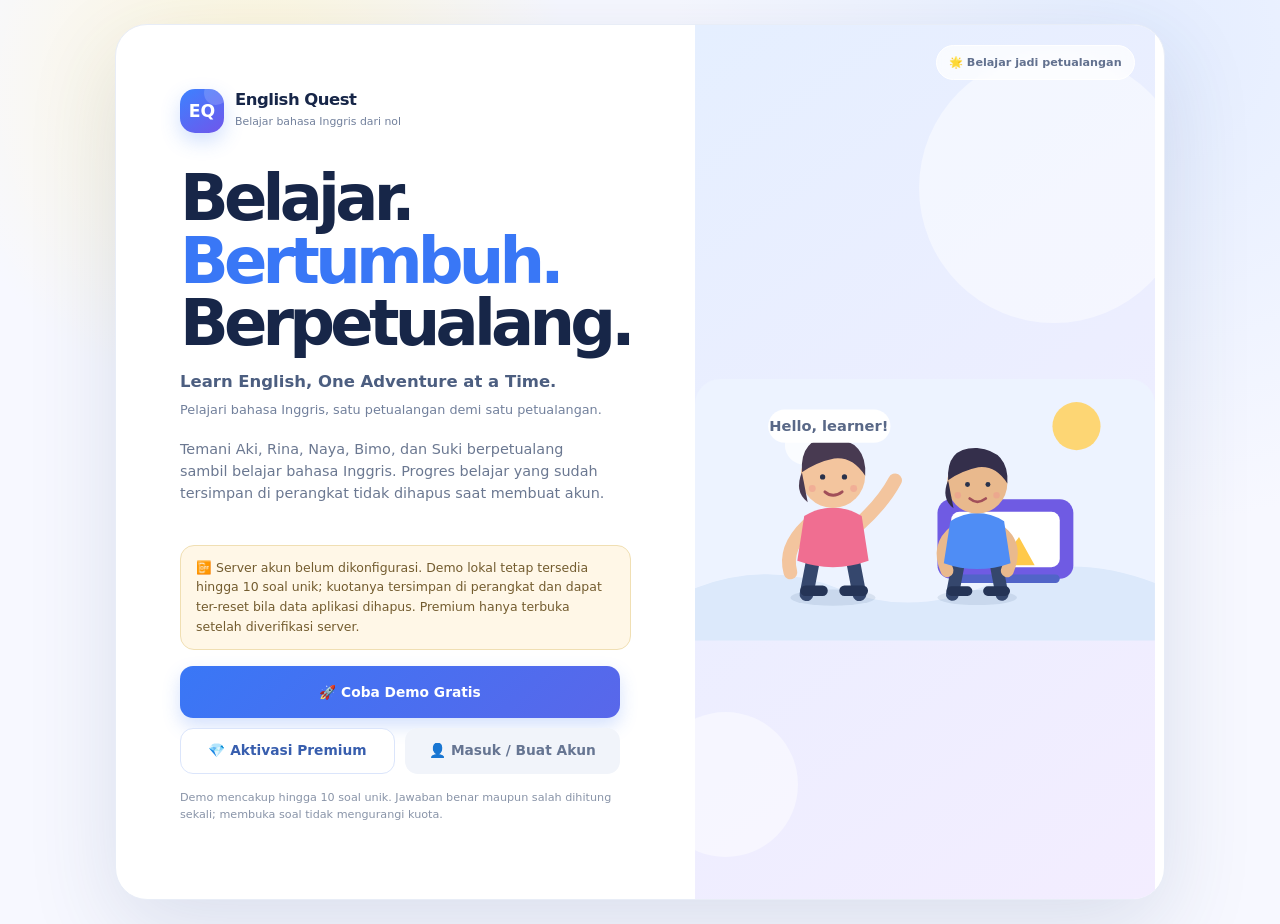
==== index.html @ d05e4e67 "Publish English Quest 1.7.1 project" ====
<!doctype html>
<html lang="id">
<head>
  <meta charset="utf-8" />
  <meta name="viewport" content="width=device-width, initial-scale=1, viewport-fit=cover" />
  <meta name="theme-color" content="#eef4ff" />
  <meta name="description" content="English Quest — belajar bahasa Inggris dari nol lewat pelajaran, cerita, dan permainan." />
  <title>English Quest — Belajar Bahasa Inggris dari Nol</title>
  <link rel="manifest" href="./manifest.webmanifest" />
  <link rel="icon" href="./icon.svg" type="image/svg+xml" />
  <link rel="stylesheet" href="./styles.css" />
</head>
<body>
  <div id="app"></div>
  <script>window.EQ_ALLOW_HTTP_DEV = location.protocol === 'http:' && ['localhost','127.0.0.1','::1'].includes(location.hostname);</script>
  <script defer src="./library-data.js"></script>
  <script defer src="./mission-data.js"></script>
  <script defer src="./mission-data-extras.js"></script>
  <script defer src="./access-client.js"></script>
  <script defer src="./app.js"></script>
</body>
</html>
---- styles.css ----
:root{
  --ink:#172648;--muted:#72809c;--blue:#3977f6;--blue-dark:#2459d8;--sky:#e9f1ff;--purple:#7657e8;--purple-soft:#f0edff;--yellow:#ffc94a;--yellow-soft:#fff5d8;--green:#22a77a;--green-soft:#e4f8f0;--red:#da5965;--red-soft:#fff0f1;--line:#e8edf6;--paper:#fff;--canvas:#f6f8fd;--shadow:0 18px 55px rgba(38,67,126,.09);--radius:22px;--scale:1;
  font-family: ui-rounded, "Avenir Next", "Segoe UI", system-ui, -apple-system, BlinkMacSystemFont, sans-serif;
}
*{box-sizing:border-box}html{scroll-behavior:smooth;font-size:calc(16px * var(--scale))}body{margin:0;background:var(--canvas);color:var(--ink);font-size:1rem;line-height:1.55;-webkit-font-smoothing:antialiased}button,input{font:inherit}button{cursor:pointer}button:focus-visible,input:focus-visible{outline:3px solid rgba(57,119,246,.3);outline-offset:2px}a{color:inherit}svg{display:block;max-width:100%}.app-layout{min-height:100vh;display:grid;grid-template-columns:232px minmax(0,1fr)}.sidebar{position:sticky;top:0;height:100vh;padding:26px 16px 20px 22px;background:#fff;border-right:1px solid var(--line);display:flex;flex-direction:column;z-index:20}.brand{display:flex;gap:11px;align-items:center;padding:3px 9px 26px}.brand-mark{width:44px;height:44px;border-radius:15px;background:linear-gradient(145deg,#3c82ff,#7056eb);color:#fff;display:grid;place-items:center;font-weight:900;font-size:1.08rem;box-shadow:0 8px 20px rgba(57,119,246,.23);position:relative;overflow:hidden}.brand-mark:after{content:"";position:absolute;width:24px;height:24px;border-radius:50%;background:rgba(255,255,255,.16);top:-8px;right:-4px}.brand-title{font-size:1.03rem;font-weight:850;letter-spacing:-.03em;line-height:1.12}.brand-caption{font-size:.68rem;color:var(--muted);margin-top:4px}.nav-label{padding:8px 11px 7px;color:#9aa5bb;text-transform:uppercase;letter-spacing:.12em;font-size:.66rem;font-weight:800}.sidebar-nav{display:flex;flex-direction:column;gap:4px}.nav-btn{display:flex;align-items:center;gap:12px;width:100%;text-align:left;padding:10px 12px;border:0;border-radius:13px;color:#62708d;background:transparent;font-size:.87rem;font-weight:700;transition:.18s}.nav-btn:hover{background:#f5f7fc;color:var(--blue)}.nav-btn.active{background:#eaf1ff;color:var(--blue);box-shadow:inset 3px 0 var(--blue)}.nav-icon{font-size:1.15rem;width:22px;text-align:center}.sidebar-bottom{margin-top:auto}.sidebar-note{border-radius:17px;padding:15px;background:linear-gradient(145deg,#f0f4ff,#faf8ff);font-size:.76rem;color:#687594}.sidebar-note b{color:#283963;display:block;margin:5px 0}.app-main{min-width:0}.topbar{height:76px;position:sticky;top:0;z-index:15;padding:0 clamp(18px,4vw,50px);display:flex;align-items:center;justify-content:space-between;background:rgba(246,248,253,.86);backdrop-filter:blur(16px);border-bottom:1px solid rgba(229,235,246,.85)}.topbar-mobile-brand{display:none}.topbar-left{display:flex;align-items:center;gap:13px}.eyebrow{color:var(--muted);font-size:.78rem}.topbar-title{font-weight:850;letter-spacing:-.025em;font-size:1.12rem}.topbar-right{display:flex;align-items:center;gap:9px}.stat-pill{display:flex;align-items:center;gap:6px;padding:8px 12px;border:1px solid var(--line);background:#fff;border-radius:999px;font-size:.79rem;font-weight:800;color:#52617f}.stat-pill .stat-number{color:var(--ink)}.avatar-mini{width:37px;height:37px;border-radius:13px;display:grid;place-items:center;background:var(--yellow-soft);font-size:1.2rem}.page-content{max-width:1220px;margin:0 auto;padding:30px clamp(18px,4vw,50px) 64px}.mobile-nav{display:none}.page-heading{display:flex;align-items:flex-end;justify-content:space-between;gap:15px;margin:4px 0 23px}.page-heading h1{margin:0;font-size:clamp(1.55rem,3vw,2.25rem);letter-spacing:-.055em;line-height:1.12}.page-heading p{margin:8px 0 0;color:var(--muted);max-width:660px}.section-title{display:flex;align-items:center;justify-content:space-between;gap:12px;margin:28px 0 14px}.section-title h2{font-size:1.06rem;letter-spacing:-.025em;margin:0}.section-title p{color:var(--muted);font-size:.8rem;margin:4px 0 0}.hero-grid{display:grid;grid-template-columns:minmax(0,1.3fr) minmax(255px,.7fr);gap:18px}.hero-card{min-height:277px;border-radius:28px;padding:clamp(23px,3.4vw,38px);position:relative;overflow:hidden;background:linear-gradient(115deg,#e6efff 0%,#eff2ff 52%,#f5efff 100%);display:flex;align-items:center;box-shadow:var(--shadow)}.hero-copy{position:relative;z-index:1;max-width:480px}.hero-kicker{font-size:.73rem;color:var(--blue);font-weight:850;letter-spacing:.12em;text-transform:uppercase}.hero-card h1{font-size:clamp(1.75rem,3.4vw,2.85rem);line-height:1.05;letter-spacing:-.06em;margin:10px 0 12px;max-width:490px}.hero-card p{color:#637290;max-width:420px;margin:0 0 22px}.hero-art{position:absolute;right:0;bottom:0;width:min(47%,420px);height:100%;display:flex;align-items:flex-end;justify-content:flex-end;pointer-events:none}.hero-art svg{height:100%;width:100%;max-height:285px}.hero-actions{display:flex;gap:10px;flex-wrap:wrap}.btn{border:0;border-radius:13px;padding:11px 17px;min-height:44px;display:inline-flex;align-items:center;justify-content:center;gap:8px;font-weight:800;font-size:.86rem;transition:transform .16s,box-shadow .16s,background .16s}.btn:hover{transform:translateY(-1px)}.btn-primary{color:#fff;background:linear-gradient(135deg,#3977f6,#5967ea);box-shadow:0 8px 18px rgba(57,119,246,.22)}.btn-primary:hover{box-shadow:0 12px 24px rgba(57,119,246,.3)}.btn-secondary{color:#385eae;background:#fff;border:1px solid #dbe5fb}.btn-ghost{color:#667592;background:#f1f4fa}.btn-yellow{background:var(--yellow);color:#4a3911}.btn-purple{background:var(--purple);color:#fff}.btn-small{min-height:36px;padding:8px 12px;font-size:.78rem;border-radius:11px}.btn-block{width:100%}.btn[disabled]{opacity:.48;cursor:not-allowed;transform:none}.mission-card{padding:21px;background:#fff;border:1px solid var(--line);border-radius:24px;box-shadow:var(--shadow);display:flex;flex-direction:column;justify-content:space-between;min-height:277px}.mission-top{display:flex;align-items:flex-start;justify-content:space-between}.mission-top h3{margin:4px 0;font-size:1.03rem}.mission-top p{margin:0;color:var(--muted);font-size:.8rem}.mission-emoji{width:43px;height:43px;border-radius:15px;background:var(--yellow-soft);display:grid;place-items:center;font-size:1.25rem}.progress-label{display:flex;justify-content:space-between;color:#7885a0;font-size:.73rem;font-weight:700;margin:15px 0 7px}.progress-track{height:9px;border-radius:99px;background:#edf1f7;overflow:hidden}.progress-fill{height:100%;border-radius:99px;background:linear-gradient(90deg,#3977f6,#8063f0);transition:width .35s}.stats-grid{display:grid;grid-template-columns:repeat(4,minmax(0,1fr));gap:13px;margin-top:20px}.stat-card{border:1px solid var(--line);background:#fff;border-radius:19px;padding:16px;display:flex;align-items:center;gap:12px}.stat-card-icon{width:43px;height:43px;border-radius:14px;display:grid;place-items:center;font-size:1.25rem;background:#eef3ff}.stat-card b{display:block;font-size:1.13rem;line-height:1.2}.stat-card span{display:block;color:var(--muted);font-size:.73rem;margin-top:3px}.two-col{display:grid;grid-template-columns:minmax(0,1.3fr) minmax(250px,.7fr);gap:18px}.panel{background:#fff;border:1px solid var(--line);border-radius:22px;padding:20px;box-shadow:0 8px 28px rgba(38,67,126,.04)}.panel-title{font-size:.98rem;font-weight:850;margin:0 0 5px}.panel-subtitle{color:var(--muted);font-size:.8rem;margin:0}.quick-grid{display:grid;grid-template-columns:repeat(3,minmax(0,1fr));gap:10px;margin-top:15px}.quick-card{display:flex;align-items:center;gap:10px;padding:13px 12px;background:#f8faff;border:1px solid #edf1f9;border-radius:16px;text-align:left;color:var(--ink);min-height:68px;transition:.15s}.quick-card:hover{border-color:#c9d8fa;transform:translateY(-2px)}.quick-icon{width:38px;height:38px;border-radius:13px;background:#eaf1ff;display:grid;place-items:center;font-size:1.16rem;flex:none}.quick-card b{font-size:.81rem;display:block}.quick-card small{font-size:.68rem;color:var(--muted);display:block;margin-top:2px}.level-grid{display:grid;grid-template-columns:repeat(3,minmax(0,1fr));gap:15px}.level-card{--level-color:#3977f6;background:#fff;border:1px solid var(--line);border-radius:22px;padding:19px;position:relative;overflow:hidden;transition:.18s;cursor:pointer}.level-card:hover:not(.locked){transform:translateY(-3px);box-shadow:var(--shadow)}.level-card:before{content:"";position:absolute;width:110px;height:110px;border-radius:50%;right:-36px;top:-48px;background:color-mix(in srgb,var(--level-color) 10%,white)}.level-card.locked{opacity:.65;cursor:not-allowed}.level-tag{font-size:.68rem;text-transform:uppercase;letter-spacing:.12em;font-weight:850;color:var(--level-color)}.level-card h3{position:relative;margin:8px 0 3px;font-size:1.08rem;letter-spacing:-.03em}.level-card p{position:relative;color:var(--muted);font-size:.77rem;margin:0;min-height:38px}.level-row{display:flex;align-items:center;justify-content:space-between;margin-top:15px;font-size:.73rem;color:#71809c}.level-card .progress-track{height:7px;margin-top:7px}.lesson-list{display:grid;gap:10px}.lesson-row{width:100%;background:#fff;border:1px solid var(--line);border-radius:17px;display:flex;align-items:center;gap:13px;padding:13px 15px;text-align:left;color:var(--ink);transition:.15s}.lesson-row:hover:not(:disabled){border-color:#cbd9fb;box-shadow:0 7px 18px rgba(38,67,126,.06);transform:translateY(-1px)}.lesson-row:disabled{cursor:not-allowed;opacity:.62}.lesson-number{width:43px;height:43px;border-radius:14px;background:#eef3ff;color:var(--blue);display:grid;place-items:center;font-weight:900;flex:none}.lesson-info{min-width:0;flex:1}.lesson-info b{display:block;font-size:.87rem}.lesson-info span{display:block;color:var(--muted);font-size:.72rem;margin-top:2px}.lesson-status{font-size:1.15rem}.level-selector{display:flex;gap:8px;overflow:auto;padding-bottom:7px;margin-bottom:17px}.level-chip{white-space:nowrap;border:1px solid var(--line);background:#fff;border-radius:999px;padding:9px 15px;color:#657490;font-weight:800;font-size:.76rem}.level-chip.active{background:var(--blue);color:#fff;border-color:var(--blue)}.inline-notice{border-radius:15px;padding:12px 14px;font-size:.82rem;color:#526383;background:#f1f5ff;border:1px solid #e2eaff}.badge-grid{display:flex;gap:10px;flex-wrap:wrap;margin-top:13px}.badge{display:flex;align-items:center;gap:9px;padding:10px 12px;border-radius:14px;background:#fafbfe;border:1px solid var(--line);min-width:150px}.badge-icon{font-size:1.25rem}.badge b{font-size:.76rem;display:block}.badge small{display:block;color:var(--muted);font-size:.67rem}.badge.locked{filter:grayscale(1);opacity:.53}.lesson-header{display:flex;align-items:center;gap:10px;margin-bottom:16px}.back-btn{width:42px;height:42px;border:1px solid var(--line);background:#fff;border-radius:14px;color:#52617f;font-size:1.1rem}.lesson-hero{display:grid;grid-template-columns:minmax(0,1.1fr) minmax(250px,.9fr);background:linear-gradient(115deg,#eaf2ff,#f5f0ff);border-radius:25px;overflow:hidden;min-height:215px;margin-bottom:18px}.lesson-hero-copy{padding:25px 28px;align-self:center}.lesson-hero-copy h1{font-size:clamp(1.6rem,3vw,2.15rem);letter-spacing:-.05em;line-height:1.1;margin:7px 0}.lesson-hero-copy p{color:#65728c;max-width:540px;margin:0}.lesson-hero-art{display:flex;align-items:flex-end;justify-content:flex-end;min-width:0}.lesson-hero-art svg{width:100%;height:100%;max-height:225px}.tutor-note{display:flex;align-items:flex-start;gap:12px;padding:15px 17px;border-radius:18px;background:#fff;border:1px solid var(--line);margin:16px 0}.tutor-avatar{width:40px;height:40px;border-radius:14px;background:#f0edff;display:grid;place-items:center;flex:none;font-size:1.28rem}.tutor-note p{margin:0;color:#586783;font-size:.84rem}.tutor-note b{color:var(--purple)}.lesson-section{background:#fff;border:1px solid var(--line);border-radius:21px;padding:20px;margin:15px 0;box-shadow:0 7px 25px rgba(38,67,126,.035)}.lesson-section h2{margin:0 0 12px;font-size:1rem;letter-spacing:-.025em;display:flex;align-items:center;gap:8px}.lesson-section>p{color:#5c6a86;margin:0}.word-grid{display:grid;grid-template-columns:repeat(auto-fit,minmax(195px,1fr));gap:10px}.word-card{display:grid;grid-template-columns:43px minmax(0,1fr) auto;align-items:center;gap:9px;padding:11px;border:1px solid #edf0f7;background:#fcfdff;border-radius:15px}.word-emoji{width:40px;height:40px;border-radius:13px;background:#f0f4ff;display:grid;place-items:center;font-size:1.25rem}.word-en{font-size:.88rem;font-weight:850}.word-pron{font-size:.7rem;color:var(--purple);font-weight:750}.word-id{font-size:.72rem;color:var(--muted)}.icon-btn{width:34px;height:34px;border:1px solid var(--line);border-radius:11px;background:#fff;color:#657490;display:grid;place-items:center}.icon-btn:hover{background:#eef3ff;color:var(--blue)}.example-row{padding:13px 14px;border-radius:15px;background:#f8faff;border:1px solid #edf1fa;margin:9px 0}.example-top{display:flex;justify-content:space-between;align-items:flex-start;gap:12px}.example-en{font-weight:850;font-size:.94rem}.example-id{color:#65728d;font-size:.81rem;margin-top:3px}.example-pron{color:var(--purple);font-size:.73rem;font-weight:700;margin-top:5px}.story-card{background:linear-gradient(125deg,#fff9e7,#fff);border:1px solid #f2e8c9;border-radius:18px;padding:17px}.story-card .story-en{font-weight:800;font-size:.94rem}.story-card .story-id{font-size:.82rem;color:#6c7183;margin-top:7px}.dialogue-list{display:grid;gap:9px}.dialogue-turn{display:flex;gap:10px;align-items:flex-start}.dialogue-turn:nth-child(even){flex-direction:row-reverse}.dialogue-speaker{font-size:.68rem;color:var(--muted);font-weight:800;white-space:nowrap;padding-top:8px}.speech-bubble{max-width:82%;padding:10px 13px;background:#eef3ff;border-radius:4px 15px 15px 15px;font-size:.81rem}.dialogue-turn:nth-child(even) .speech-bubble{background:#f1edff;border-radius:15px 4px 15px 15px}.speech-bubble b{display:block}.speech-bubble span{display:block;color:#69758e;font-size:.74rem;margin-top:3px}.practice-box{background:#f7f9ff;border-radius:17px;padding:15px}.practice-prompt{font-weight:850;margin:0 0 12px}.choice-grid{display:grid;grid-template-columns:repeat(2,minmax(0,1fr));gap:9px}.choice-btn{border:1px solid #e4e9f3;border-radius:13px;background:#fff;color:#445271;text-align:left;padding:11px 13px;font-weight:700;font-size:.82rem;transition:.13s}.choice-btn:hover:not(:disabled){border-color:#b9cdf7;background:#f6f9ff}.choice-btn.correct{border-color:#7bd2af;background:var(--green-soft);color:#197b58}.choice-btn.incorrect{border-color:#efadb4;background:var(--red-soft);color:#b44955}.choice-btn:disabled{cursor:default}.feedback{padding:10px 12px;margin-top:10px;border-radius:12px;font-size:.78rem;background:#eef3ff;color:#41537c}.feedback.good{background:var(--green-soft);color:#187352}.feedback.bad{background:var(--red-soft);color:#aa4652}.lesson-footer{display:flex;justify-content:space-between;gap:12px;flex-wrap:wrap;padding:4px 0 10px}.alphabet-grid{display:grid;grid-template-columns:repeat(7,minmax(0,1fr));gap:7px}.alphabet-cell{padding:8px 4px;text-align:center;background:#f5f8ff;border:1px solid #e8eef9;border-radius:11px}.alphabet-cell b{display:block;font-size:.91rem;color:var(--blue)}.alphabet-cell span{font-size:.61rem;color:var(--muted)}.number-grid{display:grid;grid-template-columns:repeat(10,minmax(0,1fr));gap:6px}.number-cell{min-height:41px;display:grid;place-items:center;border-radius:10px;background:#f6f8ff;border:1px solid #e9edf6;font-size:.76rem;font-weight:850;color:#586886}.number-cell:nth-child(10n+1){color:var(--blue)}.data-table{width:100%;border-collapse:collapse;font-size:.8rem}.data-table th,.data-table td{text-align:left;border-bottom:1px solid var(--line);padding:9px 8px}.data-table th{color:#74819a;font-size:.7rem;text-transform:uppercase;letter-spacing:.07em}.lesson-tools{display:flex;gap:9px;flex-wrap:wrap;margin-top:13px}.mic-note{font-size:.72rem;color:var(--muted);margin:9px 0 0}.quiz-wrap{max-width:800px;margin:0 auto}.quiz-progress-head{display:flex;justify-content:space-between;color:var(--muted);font-size:.78rem;font-weight:800;margin:12px 0 7px}.quiz-question{margin-top:14px;background:#fff;border:1px solid var(--line);border-radius:20px;padding:19px}.quiz-question h3{margin:0 0 12px;font-size:.94rem}.quiz-question .choice-grid{grid-template-columns:1fr}.question-tag{color:var(--purple);font-weight:850;text-transform:uppercase;letter-spacing:.1em;font-size:.65rem;margin-bottom:8px}.quiz-result{padding:22px;text-align:center;background:linear-gradient(130deg,#e8f7f0,#f4f2ff);border-radius:21px;margin-top:16px}.quiz-result .big-emoji{font-size:2.4rem}.quiz-result h2{margin:5px 0;font-size:1.45rem}.quiz-result p{color:#66728a}.game-grid{display:grid;grid-template-columns:repeat(3,minmax(0,1fr));gap:15px}.game-card{border:1px solid var(--line);background:#fff;border-radius:21px;padding:19px;display:flex;flex-direction:column;min-height:195px;position:relative;overflow:hidden}.game-card:hover{transform:translateY(-2px);box-shadow:var(--shadow)}.game-card-icon{width:49px;height:49px;border-radius:16px;background:#eef3ff;display:grid;place-items:center;font-size:1.45rem}.game-card h3{font-size:.98rem;margin:13px 0 4px}.game-card p{font-size:.76rem;color:var(--muted);margin:0 0 14px;flex:1}.game-card .btn{align-self:flex-start}.game-card.purple .game-card-icon{background:#f0edff}.game-card.yellow .game-card-icon{background:#fff5d9}.game-card.green .game-card-icon{background:#e6f8f1}.game-board{max-width:850px;margin:0 auto}.game-intro{display:flex;align-items:center;gap:16px;background:#eef3ff;border-radius:20px;padding:17px;margin:13px 0 18px}.game-intro-icon{font-size:2.3rem}.game-intro p{margin:0;color:#596987;font-size:.82rem}.game-intro b{color:var(--ink)}.match-board{display:grid;grid-template-columns:1fr 1fr;gap:14px}.match-column{display:grid;gap:9px;align-content:start}.match-card{min-height:55px;border:1px solid var(--line);border-radius:14px;background:#fff;color:#384a6d;font-weight:800;padding:12px;text-align:center}.match-card.selected{background:#eaf1ff;border-color:#7ca2f8;color:var(--blue);box-shadow:0 0 0 3px rgba(57,119,246,.1)}.match-card.matched{background:var(--green-soft);border-color:#a3dfc5;color:#288363;opacity:.7}.match-card.wrong{background:var(--red-soft);border-color:#efb2b8}.word-bank{display:flex;flex-wrap:wrap;gap:9px;margin:14px 0}.word-chip{border:1px solid #dfe7f5;background:#fff;padding:10px 13px;border-radius:12px;font-weight:800;color:#445271}.word-chip.selected{background:#eaf1ff;border-color:#82a4ef;color:var(--blue)}.picture-stage{height:190px;border-radius:20px;background:linear-gradient(140deg,#e9f2ff,#faf3ff);display:grid;place-items:center;margin:12px 0;font-size:5rem}.listen-card{text-align:center;background:#f5f7ff;border-radius:20px;padding:22px;margin:14px 0}.listen-play{width:66px;height:66px;border:0;background:var(--blue);color:#fff;border-radius:24px;font-size:1.5rem;box-shadow:0 8px 20px rgba(57,119,246,.22)}.listen-card p{color:var(--muted);font-size:.78rem;margin:9px 0 0}.timer-track{height:10px;border-radius:99px;background:#ebeff7;overflow:hidden;margin:14px 0}.timer-track span{display:block;background:linear-gradient(90deg,#ffc94a,#ff9a55);height:100%;transition:width .5s}.story-layout{display:grid;grid-template-columns:minmax(0,1fr) 280px;gap:16px}.story-scene{background:linear-gradient(140deg,#eaf2ff,#f3edff);border-radius:24px;overflow:hidden;min-height:235px;display:flex;align-items:flex-end;justify-content:center}.story-scene svg{width:100%;height:100%;max-height:270px}.story-dialogue{padding:20px;background:#fff;border:1px solid var(--line);border-radius:20px}.story-dialogue h2{font-size:1rem;margin:0 0 9px}.story-dialogue .english-line{font-size:1.15rem;font-weight:900;letter-spacing:-.02em}.story-dialogue .translation-line{color:#65728d;margin-top:5px;font-size:.84rem}.story-vocab{margin-top:14px;display:flex;gap:7px;flex-wrap:wrap}.story-vocab span{padding:6px 9px;border-radius:999px;background:#f3f5fa;font-size:.68rem;color:#596987}.story-options{display:grid;gap:9px;margin-top:14px}.story-option{text-align:left;border:1px solid var(--line);border-radius:13px;padding:11px 13px;background:#fff;font-weight:750;color:#455573}.story-option:hover{border-color:#9eb8f1;background:#f7f9ff}.story-option.selected-correct{border-color:#8fd3b2;background:var(--green-soft)}.story-option.selected-wrong{border-color:#eab0b6;background:var(--red-soft)}.story-side{padding:18px;background:#fff;border:1px solid var(--line);border-radius:20px}.story-side h3{font-size:.9rem;margin:0 0 9px}.story-step{display:flex;align-items:center;gap:9px;padding:8px 0;color:#8792a8;font-size:.74rem}.story-step.active{color:var(--blue);font-weight:850}.story-step.done{color:var(--green)}.search-box{width:100%;border:1px solid var(--line);background:#fff;border-radius:14px;padding:12px 14px;outline:none}.search-box:focus{border-color:#a7bdf1;box-shadow:0 0 0 3px #eaf1ff}.vocab-toolbar{display:flex;gap:10px;align-items:center;margin-bottom:14px}.vocab-toolbar .search-box{flex:1}.filter-pill{border:1px solid var(--line);background:#fff;padding:10px 13px;border-radius:12px;font-size:.77rem;font-weight:800;color:#64718c}.vocab-list{display:grid;grid-template-columns:repeat(2,minmax(0,1fr));gap:9px}.vocab-entry{padding:12px;border:1px solid var(--line);background:#fff;border-radius:15px;display:flex;align-items:center;gap:11px}.vocab-entry-main{min-width:0;flex:1}.vocab-entry-main b{font-size:.85rem}.vocab-entry-main small{display:block;color:var(--muted);font-size:.72rem}.vocab-entry .actions{display:flex;gap:5px}.grammar-list{display:grid;grid-template-columns:repeat(2,minmax(0,1fr));gap:11px}.grammar-card{padding:15px;border:1px solid var(--line);background:#fff;border-radius:17px;display:flex;align-items:center;gap:11px;text-align:left}.grammar-card:hover{border-color:#c3d2f3}.grammar-symbol{height:42px;width:42px;flex:none;border-radius:14px;display:grid;place-items:center;background:#f0edff;color:var(--purple);font-weight:900}.grammar-card b{font-size:.82rem;display:block}.grammar-card small{font-size:.7rem;color:var(--muted)}.settings-grid{display:grid;grid-template-columns:1fr 1fr;gap:13px}.setting-row{display:flex;align-items:center;justify-content:space-between;gap:14px;padding:14px 0;border-bottom:1px solid var(--line)}.setting-row:last-child{border-bottom:0}.setting-row b{display:block;font-size:.85rem}.setting-row small{display:block;color:var(--muted);font-size:.72rem;margin-top:2px}.switch{position:relative;width:47px;height:27px;border:0;border-radius:99px;background:#cbd3e1;flex:none;transition:.2s}.switch:after{content:"";position:absolute;width:21px;height:21px;top:3px;left:3px;background:white;border-radius:50%;box-shadow:0 2px 5px #0002;transition:.2s}.switch.on{background:var(--blue)}.switch.on:after{left:23px}.font-controls{display:flex;gap:6px}.font-controls button{border:1px solid var(--line);background:#fff;border-radius:9px;padding:6px 10px;font-weight:850;color:#53627f}.toast{position:fixed;top:88px;left:50%;transform:translateX(-50%);z-index:100;background:#203255;color:#fff;padding:11px 17px;border-radius:13px;box-shadow:0 10px 30px #16294d33;font-size:.82rem;font-weight:750;max-width:min(90vw,500px);animation:toast-in .2s ease both}.empty-state{text-align:center;padding:32px 18px;color:var(--muted)}.empty-state .emoji{font-size:2.1rem}.empty-state h3{margin:9px 0 4px;color:var(--ink);font-size:1rem}.empty-state p{margin:0 auto 15px;max-width:420px;font-size:.82rem}.chart-bars{display:flex;align-items:flex-end;gap:12px;height:150px;padding:15px 4px 0}.chart-day{flex:1;display:flex;flex-direction:column;align-items:center;gap:7px;height:100%;justify-content:flex-end}.chart-bar{width:100%;max-width:40px;min-height:5px;border-radius:8px 8px 3px 3px;background:linear-gradient(180deg,#8164f0,#4d84f5)}.chart-day small{font-size:.67rem;color:var(--muted)}.welcome-page{min-height:100vh;display:grid;place-items:center;padding:24px;background:radial-gradient(circle at 20% 10%,#fff7d8 0,transparent 24%),radial-gradient(circle at 90% 5%,#e4edff 0,transparent 33%),#f7f8ff}.welcome-shell{width:min(1050px,100%);min-height:590px;background:#fff;border:1px solid #e8edf7;border-radius:32px;box-shadow:0 28px 90px rgba(46,69,123,.14);display:grid;grid-template-columns:1.02fr .98fr;overflow:hidden}.welcome-copy{padding:clamp(27px,5vw,64px);display:flex;flex-direction:column;justify-content:center}.welcome-copy .brand{padding:0;margin-bottom:34px}.welcome-copy h1{font-size:clamp(2.3rem,5vw,4rem);line-height:.98;letter-spacing:-.075em;margin:0 0 14px}.welcome-copy h1 span{color:var(--blue)}.welcome-slogan{font-size:1.03rem;font-weight:850;color:#4c5e80;margin:0 0 5px}.welcome-translation{font-size:.8rem;color:var(--muted);margin:0 0 18px}.welcome-description{max-width:430px;color:#6b7891;margin:0 0 24px;font-size:.9rem}.welcome-actions{display:grid;grid-template-columns:1fr 1fr;gap:10px;max-width:440px}.welcome-actions .btn:first-child{grid-column:1/-1;min-height:52px}.welcome-art{background:linear-gradient(145deg,#e5efff,#f3edff);display:flex;align-items:flex-end;position:relative;overflow:hidden}.welcome-art:before,.welcome-art:after{content:"";position:absolute;border-radius:50%;background:rgba(255,255,255,.45)}.welcome-art:before{width:270px;height:270px;right:-34px;top:28px}.welcome-art:after{width:145px;height:145px;left:-42px;bottom:42px}.welcome-art svg{height:89%;width:100%;position:relative;z-index:1}.tiny-label{position:absolute;z-index:2;top:20px;right:20px;padding:8px 12px;background:#ffffffb8;backdrop-filter:blur(6px);border:1px solid #fff;border-radius:999px;color:#62718f;font-size:.7rem;font-weight:800}.completion-page{min-height:65vh;display:grid;place-items:center;text-align:center}.completion-card{max-width:540px;background:#fff;border:1px solid var(--line);box-shadow:var(--shadow);border-radius:28px;padding:38px 28px;animation:pop .45s cubic-bezier(.2,.8,.2,1) both}.completion-emoji{font-size:4rem;animation:bounce 1.1s ease-in-out 2 alternate}.completion-card h1{font-size:2rem;letter-spacing:-.05em;margin:8px 0}.completion-card p{color:var(--muted);margin:0 0 20px}.completion-rewards{display:flex;justify-content:center;gap:10px;margin:15px 0 22px}.completion-rewards span{padding:8px 12px;background:#fff5d8;border-radius:999px;font-weight:850;font-size:.82rem}.lock-text{font-size:.7rem;color:#8994a8}.dark{--ink:#e8edfb;--muted:#aab4cb;--line:#303b56;--paper:#1d2941;--canvas:#121a2c;--shadow:0 18px 55px rgba(0,0,0,.2);--sky:#26375b}.dark body{background:var(--canvas);color:var(--ink)}.dark .sidebar,.dark .panel,.dark .stat-card,.dark .lesson-row,.dark .lesson-section,.dark .word-card,.dark .lesson-hero-copy,.dark .story-dialogue,.dark .story-side,.dark .level-card,.dark .game-card,.dark .setting-row,.dark .vocab-entry,.dark .grammar-card,.dark .quiz-question,.dark .mission-card,.dark .example-row,.dark .practice-box,.dark .quick-card,.dark .nav-btn.active,.dark .welcome-shell,.dark .completion-card{background:#1b2740;color:var(--ink);border-color:#303b56}.dark .topbar{background:rgba(18,26,44,.88);border-color:#303b56}.dark .nav-btn{color:#b1bdd2}.dark .nav-btn:hover,.dark .quick-card:hover{background:#263653}.dark .hero-card,.dark .lesson-hero,.dark .welcome-art,.dark .story-scene{background:linear-gradient(120deg,#26395c,#30294b)}.dark .hero-card p,.dark .lesson-hero-copy p,.dark .panel-subtitle,.dark .lesson-section>p,.dark .word-id,.dark .example-id,.dark .story-card .story-id,.dark .mission-top p{color:#abb7ce}.dark .stat-pill,.dark .icon-btn,.dark .choice-btn,.dark .story-option,.dark .search-box,.dark .filter-pill,.dark .font-controls button,.dark .back-btn,.dark .match-card,.dark .word-chip{background:#202d49;color:var(--ink);border-color:#354261}.dark .story-card,.dark .practice-box,.dark .quick-card,.dark .example-row,.dark .listen-card{background:#202d49;border-color:#354261}.dark .speech-bubble{background:#2b3a5c;color:#eff3ff}.dark .speech-bubble span,.dark .tutor-note p,.dark .story-dialogue .translation-line{color:#b5c0d6}.dark .tutor-note{background:#1b2740;border-color:#303b56}.dark .progress-track{background:#303b56}.dark .badge{background:#1d2941;border-color:#303b56}.dark .welcome-copy{background:#1b2740}.dark .welcome-slogan{color:#d1daf0}.dark .welcome-description{color:#aab4cb}.dark .lesson-number,.dark .quick-icon,.dark .stat-card-icon{background:#263858}.dark .number-cell,.dark .alphabet-cell{background:#202d49;border-color:#354261;color:#dce5fa}.dark .btn-secondary{background:#263858;color:#cfe0ff;border-color:#3a4f75}.dark .btn-ghost{background:#263653;color:#c4cde0}.dark .inline-notice{background:#202d49;color:#c0cce3;border-color:#354261}.dark .story-step{color:#8f9cb6}.dark .story-vocab span{background:#273550;color:#c9d3e7}
@keyframes toast-in{from{opacity:0;transform:translate(-50%,-8px)}to{opacity:1;transform:translate(-50%,0)}}@keyframes pop{0%{opacity:0;transform:scale(.9) translateY(10px)}100%{opacity:1;transform:scale(1) translateY(0)}}@keyframes bounce{from{transform:translateY(0) rotate(-4deg)}to{transform:translateY(-10px) rotate(4deg)}}
@media(max-width:1040px){.app-layout{grid-template-columns:210px minmax(0,1fr)}.sidebar{padding-left:14px;padding-right:12px}.level-grid{grid-template-columns:repeat(2,minmax(0,1fr))}.game-grid{grid-template-columns:repeat(2,minmax(0,1fr))}.hero-grid{grid-template-columns:minmax(0,1.2fr) minmax(235px,.8fr)}.stats-grid{grid-template-columns:repeat(2,minmax(0,1fr))}}
@media(max-width:760px){.app-layout{display:block}.sidebar{display:none}.topbar{height:64px;padding:0 16px}.topbar-mobile-brand{display:flex;align-items:center;gap:9px}.topbar-mobile-brand .brand-mark{height:36px;width:36px;border-radius:12px;font-size:.88rem}.topbar-mobile-brand .brand-title{font-size:.92rem}.topbar-mobile-brand .brand-caption{display:none}.topbar-left{display:none}.topbar-right{gap:6px}.stat-pill{padding:7px 9px;font-size:.72rem}.avatar-mini{width:34px;height:34px}.page-content{padding:20px 16px 100px}.mobile-nav{display:grid;grid-template-columns:repeat(5,1fr);position:fixed;bottom:0;left:0;right:0;z-index:50;background:rgba(255,255,255,.94);backdrop-filter:blur(16px);border-top:1px solid var(--line);padding:7px 7px calc(7px + env(safe-area-inset-bottom));}.mobile-nav .nav-btn{flex-direction:column;gap:2px;padding:6px 2px;border-radius:11px;font-size:.61rem;min-height:52px;justify-content:center}.mobile-nav .nav-btn.active{box-shadow:none;background:#eef3ff}.mobile-nav .nav-icon{font-size:1.15rem}.dark .mobile-nav{background:rgba(22,32,52,.96)}.hero-grid,.two-col{grid-template-columns:1fr}.hero-card{min-height:270px;padding:23px}.hero-art{width:42%;opacity:.86}.hero-copy{max-width:75%}.hero-card h1{font-size:2rem}.mission-card{min-height:0}.mission-card .mission-bottom{margin-top:15px}.quick-grid{grid-template-columns:repeat(2,minmax(0,1fr))}.level-grid{gap:10px}.level-card{padding:15px}.level-card h3{font-size:.98rem}.level-card p{font-size:.72rem}.game-grid{gap:10px}.game-card{padding:15px;min-height:184px}.lesson-hero{grid-template-columns:1fr;min-height:0}.lesson-hero-copy{padding:20px 20px 7px}.lesson-hero-art{height:150px}.lesson-hero-art svg{max-height:165px}.story-layout{grid-template-columns:1fr}.story-side{order:-1}.story-side .story-steps{display:flex;gap:11px;overflow:auto}.story-step{white-space:nowrap}.vocab-list,.grammar-list{grid-template-columns:1fr}.settings-grid{grid-template-columns:1fr}.welcome-page{padding:12px}.welcome-shell{grid-template-columns:1fr;min-height:0;border-radius:25px}.welcome-copy{padding:29px 25px 26px;order:1}.welcome-copy .brand{margin-bottom:28px}.welcome-copy h1{font-size:2.8rem}.welcome-art{min-height:245px;order:0}.welcome-art svg{height:255px}.welcome-art:before{width:185px;height:185px;top:12px}.welcome-art:after{width:100px;height:100px}.welcome-actions{grid-template-columns:1fr 1fr}.welcome-actions .btn:first-child{grid-column:1/-1}.toast{top:74px}.lesson-section{padding:16px}.alphabet-grid{grid-template-columns:repeat(6,minmax(0,1fr))}.number-grid{grid-template-columns:repeat(5,minmax(0,1fr))}}
@media(max-width:430px){.stats-grid{gap:8px}.stat-card{padding:12px;gap:8px}.stat-card-icon{width:36px;height:36px;border-radius:12px}.stat-card b{font-size:1rem}.hero-card{min-height:287px}.hero-copy{max-width:83%}.hero-art{width:44%;opacity:.48}.hero-card p{font-size:.82rem}.quick-grid{gap:8px}.quick-card{padding:10px 8px;gap:8px}.quick-card b{font-size:.73rem}.quick-card small{font-size:.63rem}.level-grid{grid-template-columns:1fr}.level-card{min-height:0}.level-card p{min-height:auto}.game-grid{grid-template-columns:1fr 1fr}.game-card{min-height:195px}.game-card h3{font-size:.88rem}.game-card p{font-size:.7rem}.game-card .btn{padding:8px 10px}.choice-grid{grid-template-columns:1fr}.lesson-footer{display:grid;grid-template-columns:1fr}.lesson-footer .btn{width:100%}.lesson-header{align-items:flex-start}.page-heading{align-items:flex-start;flex-direction:column}.page-heading .btn{width:100%}.vocab-toolbar{align-items:stretch;flex-direction:column}.welcome-copy h1{font-size:2.45rem}.welcome-actions .btn{font-size:.79rem;padding:10px}.match-card{font-size:.75rem;padding:10px 6px}.match-board{gap:8px}.panel{padding:16px}}
@media(prefers-reduced-motion:reduce){*,*::before,*::after{scroll-behavior:auto!important;animation-duration:.01ms!important;animation-iteration-count:1!important;transition-duration:.01ms!important}}

/* Update besar: karakter SVG ringan, mode belajar, streak level, dan kamus bertahap. */
.anime-avatar{width:84px;height:92px;flex:none;overflow:visible}.home-anime{position:relative;display:flex;flex-direction:column;align-items:center;justify-content:flex-end;height:100%;padding:12px 22px 0}.home-anime .anime-avatar{width:174px;height:190px;max-height:100%}.home-anime span{position:absolute;bottom:14px;right:10px;padding:7px 11px;background:#ffffffdf;border:1px solid #fff;border-radius:999px;color:#566686;font-size:.7rem;font-weight:850;white-space:nowrap;box-shadow:0 5px 15px #37518518}.home-coach-card{display:flex;align-items:center;gap:12px;margin:14px 0}.home-coach-card .anime-avatar{width:92px;height:98px}.anime-inline{display:flex;align-items:center;gap:10px;margin-top:12px;padding:10px;border:1px solid var(--line);background:#f8faff;border-radius:15px;color:#5d6a86;font-size:.78rem}.anime-inline .anime-avatar{width:48px;height:52px}.anime-coach{display:flex;align-items:center;gap:13px;margin:12px 0 16px;padding:12px 15px;background:#fff;border:1px solid var(--line);border-radius:17px}.anime-coach-art{display:grid;grid-template-columns:48px auto;grid-template-rows:auto auto;align-items:center;column-gap:8px;min-width:112px}.anime-coach-art .anime-avatar{width:48px;height:52px;grid-row:1/3}.anime-coach-art b{align-self:end;font-size:.77rem}.anime-coach-art small{align-self:start;color:var(--muted);font-size:.63rem}.anime-speech{flex:1;padding:10px 12px;border-radius:13px;background:#f4f6ff;color:#596886;font-size:.8rem}.anime-speech b{color:#473d88}.tutor-avatar{width:55px;height:55px;padding:0;background:transparent;overflow:visible}.tutor-avatar .anime-avatar{width:55px;height:60px}.mode-panel{margin-top:20px}.mode-grid{display:grid;grid-template-columns:repeat(4,minmax(0,1fr));gap:9px}.mode-card{display:grid;grid-template-columns:36px minmax(0,1fr) auto;align-items:center;column-gap:9px;text-align:left;padding:11px;border:1px solid var(--line);background:#fbfcff;color:var(--ink);border-radius:15px;transition:border-color .15s,background .15s;min-height:90px}.mode-card:hover{border-color:#b9cdf7;background:#f7f9ff}.mode-card.active{border-color:#6e91ed;background:#eff4ff;box-shadow:inset 0 0 0 1px #6e91ed}.mode-card .mode-icon{font-size:1.35rem;grid-row:1/3}.mode-card b{font-size:.8rem}.mode-card small{display:block;color:var(--muted);font-size:.66rem}.mode-card .mode-check{font-weight:900;color:var(--blue)}.mode-card p{grid-column:1/-1;margin:7px 0 0;color:var(--muted);font-size:.64rem;line-height:1.35}.streak-note{display:flex;align-items:center;gap:12px;padding:13px 16px;margin:14px 0;background:linear-gradient(110deg,#fff4d8,#fffaf0);border:1px solid #f3e3b9;border-radius:17px}.streak-flame{font-size:1.75rem;line-height:1}.streak-note b{font-size:.83rem;display:block;color:#574316}.streak-note small{display:block;color:#86764f;font-size:.71rem;margin-top:3px}.flame-pop{animation:flame-pop .5s ease-out 2 alternate;transform-origin:center bottom}@keyframes flame-pop{from{transform:translateY(0) scale(1)}to{transform:translateY(-3px) scale(1.12);filter:drop-shadow(0 2px 5px #ff9e27aa)}}.load-more-row{display:flex;justify-content:space-between;align-items:center;gap:12px;margin:13px 0 20px;padding:10px 13px;border-radius:13px;background:#f7f9fe;color:var(--muted);font-size:.76rem}.audio-indicator{display:flex;align-items:center;gap:4px;background:#e9f6f1;color:#247b5c;border:1px solid #ccebdd;border-radius:999px;padding:4px 7px 4px 10px;font-size:.68rem;font-weight:800;white-space:nowrap}.audio-indicator.paused{background:#fff4d8;color:#80611c;border-color:#f0e0b6}.audio-indicator.error{background:#fff0f1;color:#a94551;border-color:#f2c8ce}.audio-indicator button{width:24px;height:24px;border:0;border-radius:50%;background:#fff;color:inherit;font-weight:900;line-height:1}.source-grid{display:grid;grid-template-columns:repeat(2,minmax(0,1fr));gap:13px}.source-card{padding:17px;background:#fff;border:1px solid var(--line);border-radius:20px;box-shadow:0 8px 22px rgba(38,67,126,.04)}.source-head{display:flex;justify-content:space-between;gap:8px;align-items:center}.source-level{font-size:.65rem;text-transform:uppercase;letter-spacing:.1em;font-weight:850;color:var(--purple);background:var(--purple-soft);padding:5px 8px;border-radius:999px}.source-link{color:var(--blue);font-weight:850;font-size:.73rem;text-decoration:none}.source-link:hover{text-decoration:underline}.source-card h2{font-size:1.03rem;margin:10px 0}.source-summary{padding:12px;border-radius:14px;background:#f8faff;font-size:.8rem}.source-summary b{font-size:.74rem;color:#445779}.source-summary p{margin:4px 0 10px;color:#66738d}.source-summary p:last-child{margin-bottom:0}.source-actions{margin-top:11px}.source-live{padding:11px;margin-top:10px;border-radius:13px;background:#eef7f3;color:#3d695c;font-size:.78rem}.source-live p{margin:5px 0}.source-live small{color:#638477}.source-attribution{margin-top:10px;padding-top:9px;border-top:1px solid var(--line);font-size:.64rem;color:var(--muted)}.source-attribution a{color:var(--blue)}.roleplay-intro{max-width:830px;margin:5vh auto;display:flex;align-items:center;gap:22px;padding:clamp(20px,4vw,36px);border-radius:27px;background:linear-gradient(125deg,#eaf2ff,#f5efff);box-shadow:var(--shadow)}.roleplay-intro>.anime-avatar{width:150px;height:164px}.roleplay-intro h1{font-size:clamp(1.8rem,4vw,2.6rem);letter-spacing:-.05em;margin:6px 0}.roleplay-intro p{color:#63718b;max-width:490px}.roleplay-page{max-width:950px;margin:0 auto}.roleplay-top{display:flex;justify-content:space-between;align-items:flex-start;gap:13px;margin-bottom:13px}.roleplay-top h1{margin:5px 0;font-size:1.7rem;letter-spacing:-.045em}.roleplay-top p{margin:0;color:var(--muted);font-size:.82rem}.roleplay-scene{display:grid;grid-template-columns:minmax(0,1fr) 120px;align-items:center;gap:13px;margin-bottom:13px}.roleplay-scene-art{height:170px;overflow:hidden;border-radius:20px;background:#eff4ff}.roleplay-scene-art svg{width:100%;height:100%;max-height:190px}.roleplay-character{display:flex;flex-direction:column;align-items:center;padding:9px;border:1px solid var(--line);background:#fff;border-radius:17px}.roleplay-character .anime-avatar{width:86px;height:94px}.roleplay-character b{font-size:.78rem}.roleplay-character small{font-size:.64rem;color:var(--muted);text-align:center}.roleplay-dialogue{background:#fff;border:1px solid var(--line);border-radius:20px;padding:clamp(15px,3vw,22px);box-shadow:0 8px 22px rgba(38,67,126,.035)}.roleplay-speaker{font-size:.66rem;text-transform:uppercase;letter-spacing:.1em;color:var(--purple);font-weight:900}.roleplay-message h2{margin:5px 0;font-size:clamp(1.1rem,2.7vw,1.45rem);line-height:1.35}.roleplay-hint{padding:9px 11px;margin-top:8px;border-radius:12px;background:#fff6dc;color:#695626;font-size:.78rem}.roleplay-hint small{display:block;margin-top:3px}.roleplay-question{font-size:.8rem;font-weight:850;margin:17px 0 8px}.roleplay-options{display:grid;grid-template-columns:1fr 1fr;gap:8px}.roleplay-type{margin-top:14px}.roleplay-type label{font-size:.76rem;font-weight:800;display:block;margin-bottom:5px}.roleplay-input-row{display:flex;gap:8px}.roleplay-input-row .search-box{min-width:0}.roleplay-progress{display:flex;justify-content:space-between;align-items:center;margin-top:13px}.roleplay-progress>span{display:flex;align-items:center;gap:8px}.roleplay-progress .anime-avatar{width:42px;height:46px}.roleplay-progress b,.roleplay-progress small{display:block}.roleplay-progress b{font-size:.73rem}.roleplay-progress small{font-size:.65rem;color:var(--muted)}.story-character-row{display:flex;align-items:center;gap:9px;margin-bottom:8px}.story-character-row .anime-avatar{width:55px;height:60px}.story-character-row b{font-size:.77rem;display:block}.story-character-row small{font-size:.65rem;color:var(--muted)}.character-choice-grid{display:grid;grid-template-columns:repeat(3,minmax(0,1fr));gap:11px}.character-choice{display:flex;align-items:center;gap:10px;text-align:left;padding:10px;border:1px solid var(--line);border-radius:15px;background:#fbfcff;color:var(--ink)}.character-choice.selected{border-color:#6c92ed;background:#eff4ff;box-shadow:inset 0 0 0 1px #6c92ed}.character-choice .anime-avatar{width:55px;height:60px}.character-choice b{display:block;font-size:.8rem}.character-choice small{display:block;color:var(--muted);font-size:.65rem}.dark .mode-card,.dark .source-card,.dark .roleplay-dialogue,.dark .roleplay-character,.dark .character-choice{background:#1b2740;border-color:#303b56;color:var(--ink)}.dark .mode-card.active,.dark .character-choice.selected{background:#263858;border-color:#5578cc}.dark .source-summary,.dark .anime-inline,.dark .anime-speech{background:#202d49;color:#c1cde4;border-color:#354261}.dark .source-live{background:#203a37;color:#c1e5d5}.dark .streak-note{background:linear-gradient(110deg,#39311e,#2d2a23);border-color:#564b31}.dark .streak-note b{color:#f0dfb0}.dark .streak-note small{color:#c3b583}.dark .roleplay-intro{background:linear-gradient(125deg,#26395c,#30294b)}.dark .roleplay-scene-art{background:#202d49}.dark .roleplay-hint{background:#40391f;color:#efe0ae}.dark .load-more-row{background:#202d49;color:#aab4cb}
@media(max-width:1040px){.mode-grid{grid-template-columns:repeat(2,minmax(0,1fr))}.character-choice-grid{grid-template-columns:1fr 1fr}}
@media(max-width:760px){.source-grid{grid-template-columns:1fr}.roleplay-intro{margin:0 auto;flex-direction:column;text-align:center}.roleplay-intro>.anime-avatar{width:125px;height:136px}.roleplay-scene{grid-template-columns:minmax(0,1fr) 91px}.roleplay-scene-art{height:145px}.roleplay-character{padding:5px}.roleplay-character .anime-avatar{width:68px;height:74px}.roleplay-options{grid-template-columns:1fr}.character-choice-grid{grid-template-columns:1fr}.home-anime .anime-avatar{width:145px;height:158px}.anime-coach{gap:7px;padding:9px}.anime-coach-art{min-width:86px;grid-template-columns:40px auto}.anime-coach-art .anime-avatar{width:40px;height:44px}.audio-indicator{font-size:0;padding:4px}.audio-indicator span{display:none}.audio-indicator button{width:23px;height:23px}.mode-card{min-height:90px;padding:9px}.mode-card p{font-size:.6rem}}
@media(max-width:430px){.mode-grid{gap:7px}.mode-card{grid-template-columns:29px minmax(0,1fr) auto;gap:6px;padding:8px}.mode-card .mode-icon{font-size:1.12rem}.mode-card b{font-size:.73rem}.mode-card p{font-size:.57rem}.roleplay-scene{grid-template-columns:minmax(0,1fr) 80px;gap:7px}.roleplay-scene-art{height:130px}.roleplay-top{flex-direction:column}.roleplay-input-row{flex-direction:column}.home-coach-card .anime-avatar{width:76px;height:82px}.streak-note{padding:11px}.source-card{padding:14px}}
@media(prefers-reduced-motion:reduce){.flame-pop,.completion-emoji{animation:none!important}}
.hunt-grid{display:grid;grid-template-columns:repeat(4,minmax(0,1fr));gap:10px;margin:14px 0}.hunt-option{min-height:58px;padding:11px 8px;border:1px solid var(--line);border-radius:15px;background:#fff;color:var(--ink);font-size:.88rem;font-weight:850;box-shadow:0 5px 15px rgba(35,62,116,.035);transition:transform .12s,border-color .12s,background .12s}.hunt-option:not(:disabled):hover{transform:translateY(-2px);border-color:#7fa0ef;background:#f4f7ff}.hunt-option.correct{border-color:#37b47e;background:#e7f8f0;color:#19724d}.hunt-option.incorrect{border-color:#ec7381;background:#fff0f1;color:#a03946}.lesson-header{flex-wrap:wrap;gap:8px}.lesson-header .btn-small{white-space:nowrap}.mode-card:focus-visible,.character-choice:focus-visible,.hunt-option:focus-visible{outline:3px solid #7ca0f4;outline-offset:2px}.dark .hunt-option{background:#1b2740;color:var(--ink);border-color:#303b56}.dark .hunt-option.correct{background:#1f3a35;border-color:#37856a;color:#a3e7c5}.dark .hunt-option.incorrect{background:#3d2934;border-color:#9f5360;color:#ffc1c5}
@media(max-width:900px){.hunt-grid{grid-template-columns:repeat(3,minmax(0,1fr))}}
@media(max-width:600px){.hunt-grid{grid-template-columns:repeat(2,minmax(0,1fr));gap:8px}.hunt-option{min-height:54px;font-size:.82rem}.lesson-header{gap:6px}.lesson-header>div:nth-child(2){min-width:120px}}

/* Character Creator, Suki rival, and compact story layouts */
.avatar-mini{overflow:hidden;padding:2px;display:grid;place-items:center}.avatar-mini .anime-avatar{width:31px;height:36px;border-radius:10px}
.custom-avatar{width:100%;height:auto;max-width:100%;object-fit:contain}
.home-player-strip,.player-profile-panel{display:flex;align-items:center;gap:12px;margin-top:12px;padding:10px 12px;border:1px solid var(--line);border-radius:16px;background:#f8faff}.home-player-strip>.anime-avatar{width:47px;height:57px;flex:none}.home-player-strip>span{flex:1;min-width:0}.home-player-strip b,.home-player-strip small{display:block}.home-player-strip b{font-size:.78rem}.home-player-strip small{font-size:.66rem;color:var(--muted)}
.player-profile-panel{margin-top:15px;padding:13px 16px}.player-profile-avatar{width:66px;height:76px;display:grid;place-items:center;overflow:hidden;border-radius:15px;background:#e9efff;flex:none}.player-profile-avatar .anime-avatar{width:63px;height:74px}.player-profile-copy{flex:1;min-width:0}.player-profile-copy h2{margin:3px 0;font-size:1rem}.player-profile-copy p{margin:0;color:var(--muted);font-size:.73rem}
.creator-workbench{display:grid;grid-template-columns:minmax(250px,.8fr) minmax(0,1.2fr);gap:15px;align-items:start}.creator-preview-panel{display:flex;flex-direction:column;align-items:center;text-align:center;position:sticky;top:94px}.creator-preview{width:100%;min-height:250px;display:grid;place-items:center;margin:10px 0 3px;border-radius:18px;background:radial-gradient(circle at 50% 45%,#fff 0,#eef3ff 73%);overflow:hidden}.creator-preview .custom-avatar{height:min(38vh,310px);width:auto;max-width:90%}.creator-preview-name{font-size:1.08rem}.creator-preview-note{color:var(--muted);font-size:.7rem;min-height:1.3em}.creator-field{display:flex;flex-direction:column;gap:5px;min-width:0}.creator-field>span{font-size:.73rem;font-weight:800;color:#53617c}.creator-field select,.creator-field input,.voice-select{width:100%;min-height:42px;padding:8px 10px;border:1px solid #dce4f2;border-radius:11px;background:#fff;color:var(--ink);font:inherit;font-size:.78rem}.creator-name-field{width:100%;margin-top:12px;text-align:left}.creator-actions{display:grid;grid-template-columns:1fr 1fr;gap:8px;width:100%;margin-top:12px}.creator-actions .btn{min-width:0;padding-inline:8px;font-size:.73rem}.creator-profile-status{text-align:left;width:100%;margin-top:11px;font-size:.72rem}.creator-controls h2{margin-bottom:4px}.creator-field-grid{display:grid;grid-template-columns:repeat(2,minmax(0,1fr));gap:11px;margin-top:15px}.voice-select{max-width:170px;min-width:140px}
.audio-rate-control{display:flex;align-items:center;justify-content:center;gap:9px;margin-top:9px}.audio-rate-control span,.audio-rate-control b{min-width:50px;text-align:center;font-size:.76rem;color:var(--muted)}
.story-intro-card{display:grid;grid-template-columns:minmax(185px,.7fr) minmax(0,1.3fr);gap:18px;align-items:center;padding:clamp(16px,3vw,27px);border-radius:24px;background:linear-gradient(125deg,#e9f1ff,#f4edff);box-shadow:var(--shadow)}.story-intro-cast{display:flex;align-items:center;justify-content:center;gap:8px;min-height:220px}.story-intro-cast .anime-avatar{width:min(42%,140px);height:auto}.story-intro-spark{font-size:1.7rem;color:#e5a83b;animation:story-spark 1.7s ease-in-out infinite alternate}.story-intro-copy h2{margin:8px 0 4px;font-size:1.25rem}.story-intro-copy p{margin:0;color:var(--muted);font-size:.82rem}.story-intro-copy .story-steps{display:grid;grid-template-columns:repeat(2,minmax(0,1fr));gap:6px;margin-top:12px}.story-unlock-panel{display:flex;align-items:center;justify-content:space-between;gap:15px;margin-top:15px}.story-unlock-actions{display:flex;align-items:center;gap:8px;flex-wrap:wrap;justify-content:flex-end}.story-experience{max-width:1040px;margin:0 auto;padding-bottom:10px;animation:story-enter .22s ease-out}.story-toolbar,.suki-battle-header{display:flex;align-items:center;justify-content:space-between;gap:11px;margin-bottom:8px}.story-toolbar h1,.suki-battle-header h1{font-size:clamp(1.05rem,2.5vw,1.5rem);margin:2px 0 0;letter-spacing:-.04em}.story-progress-track{height:6px;margin:7px 0 12px;border-radius:99px;background:#e7edf8;overflow:hidden}.story-progress-track span{display:block;height:100%;border-radius:99px;background:linear-gradient(90deg,#3977f6,#9868ec);transition:width .25s}.story-stage{height:clamp(220px,42vh,360px);position:relative;display:block;overflow:hidden;margin-bottom:10px;border-radius:19px;background:linear-gradient(120deg,#dfeaff,#fff4dc)}.story-stage-art{position:absolute;inset:0;min-width:0;overflow:hidden;background:#eff4ff}.story-stage-art svg{width:100%;height:100%;object-fit:cover;opacity:.62}.story-cast-rail{position:absolute;inset:0;min-width:0;pointer-events:none}.story-character-card{position:absolute;bottom:0;height:100%;width:64%;display:flex;flex-direction:column;align-items:center;justify-content:flex-end;gap:0;min-width:0;padding:0 0 8px;border:0;border-radius:0;background:transparent;box-shadow:none;overflow:visible}.story-character-card:first-child{left:-4%;z-index:1}.story-character-card.story-player-card{right:-4%;z-index:2}.story-character-card>span{position:absolute;left:50%;bottom:8px;transform:translateX(-50%);display:block;min-width:90px;max-width:96%;padding:5px 9px;border-radius:12px;background:#ffffffdf;color:var(--ink);box-shadow:0 4px 12px #1e2b451a;text-align:center;backdrop-filter:blur(5px)}.story-character-card>.anime-avatar{width:min(63vw,260px);height:min(38vh,300px);max-width:100%;flex:none;object-fit:contain;filter:drop-shadow(0 8px 8px #283c651f)}.story-character-card span{min-width:0}.story-character-card b,.story-character-card small{display:block;overflow:hidden;text-overflow:ellipsis}.story-character-card b{font-size:.77rem}.story-character-card small{font-size:.63rem;color:var(--muted)}.story-cast-arrow{text-align:center;color:#8670db;font-weight:900}.story-stage .story-cast-arrow{position:absolute;left:50%;top:52%;transform:translate(-50%,-50%);z-index:3;width:36px;height:36px;display:grid;place-items:center;border-radius:50%;background:#ffffffd9;box-shadow:0 4px 12px #27365020;font-size:.9rem}.story-player-card>span{background:#f8faffeb;border:1px solid #bfd2fb}.suki-shocked{animation:suki-shake .28s ease-in-out 2}.story-dialog-panel{max-height:34vh;min-height:190px;overflow:auto;padding:clamp(12px,2vw,18px);border:1px solid var(--line);border-radius:19px;background:#fff;box-shadow:0 9px 24px #263f720b}.story-dialog-heading{display:flex;justify-content:space-between;gap:10px;align-items:flex-start}.story-dialog-heading p{font-weight:850;font-size:clamp(.93rem,2vw,1.15rem);line-height:1.34;margin:4px 0}.story-dialog-heading .roleplay-speaker{color:var(--purple)}.story-translation{display:block;color:var(--muted);font-size:.76rem;margin:3px 0 6px}.story-speak{flex:none}.story-vocab{display:flex;gap:6px;flex-wrap:wrap}.story-vocab .word-chip{padding:5px 8px;border-radius:999px;border:1px solid #e4eaf4;background:#f7f9fd;color:#51617d;font-size:.68rem}.story-question{margin-top:8px}.story-question>b{font-size:.8rem}.story-options{display:grid;grid-template-columns:repeat(2,minmax(0,1fr));gap:7px;margin-top:7px}.story-options .story-option{min-height:42px;padding:8px 10px;font-size:.76rem}.story-dialog-actions{display:flex;justify-content:space-between;align-items:center;gap:8px;margin-top:10px}.story-response-line{display:flex;align-items:center;gap:8px;margin-top:6px;font-size:.75rem}.story-response-line span{flex:1}.story-audio-note{margin:7px 0 0;text-align:center;color:var(--muted);font-size:.65rem}.story-victory-avatars,.suki-result-avatars,.suki-story-stage{display:flex;align-items:center;justify-content:center;gap:13px}.story-victory-avatars .anime-avatar,.suki-result-avatars .anime-avatar{width:90px;height:104px}.story-completion{overflow:hidden}
.suki-gate-card,.suki-result{max-width:760px;margin:2vh auto;padding:clamp(18px,4vw,36px);border:1px solid var(--line);border-radius:25px;background:#fff;text-align:center;box-shadow:var(--shadow);animation:story-enter .22s ease-out}.suki-gate-portraits,.suki-result-avatars{display:flex;justify-content:center;align-items:center;gap:14px;margin-bottom:10px}.suki-gate-portraits .anime-avatar{width:105px;height:123px}.suki-gate-card h1,.suki-result h1{margin:6px 0;font-size:clamp(1.55rem,4vw,2.15rem);letter-spacing:-.05em}.suki-gate-card>p,.suki-result>p{color:var(--muted);max-width:590px;margin:8px auto}.suki-gate-card .inline-notice{max-width:600px;margin:12px auto;text-align:left}.suki-battle-page{max-width:900px;margin:0 auto;animation:story-enter .22s ease-out}.suki-battle-header>div{flex:1}.suki-battle-header p{margin:2px 0;color:var(--muted);font-size:.76rem}.suki-battle-stage{display:flex;align-items:center;justify-content:center;gap:clamp(12px,5vw,45px);padding:7px 12px;margin-bottom:10px;border-radius:19px;background:linear-gradient(115deg,#fff4d9,#f2efff)}.suki-battle-character{display:flex;align-items:center;gap:10px}.suki-battle-character .anime-avatar{width:76px;height:87px;flex:none}.suki-battle-character span b,.suki-battle-character span small{display:block}.suki-battle-character span b{font-size:.82rem}.suki-battle-character span small{font-size:.66rem;color:var(--muted)}.suki-vs{color:#dd6275;font-size:1.1rem;font-weight:950;letter-spacing:.1em}.suki-round-card{padding:clamp(14px,3vw,22px);border:1px solid var(--line);border-radius:20px;background:#fff;box-shadow:0 8px 22px #243c6a0a}.suki-round-label{display:flex;justify-content:space-between;align-items:center;gap:8px}.suki-round-card h2{font-size:clamp(.97rem,2.1vw,1.25rem);margin:10px 0}.suki-round-dots{display:flex;gap:4px}.suki-round-dots span{width:25px;height:25px;display:grid;place-items:center;border-radius:50%;font-size:.68rem;font-weight:850;background:#edf1f8;color:#78839a}.suki-round-dots span.current{background:#3977f6;color:#fff}.suki-round-dots span.done{background:#cceedd;color:#21815d}.suki-audio-controls{display:flex;align-items:center;gap:7px;flex-wrap:wrap;margin:10px 0}.suki-answer-grid{display:grid;grid-template-columns:repeat(2,minmax(0,1fr));gap:8px;margin-top:12px}.suki-answer-grid .choice-btn{min-height:46px;font-size:.8rem}.suki-reaction{display:flex;align-items:flex-start;gap:10px;margin-top:12px;padding:10px;border-radius:14px}.suki-reaction.good{background:#eaf8f1;border:1px solid #c5ead9}.suki-reaction.bad{background:#fff2e8;border:1px solid #f3d3bc}.suki-reaction-avatar .anime-avatar{width:45px;height:54px;flex:none}.suki-reaction b{font-size:.78rem}.suki-reaction p{font-size:.74rem;margin:3px 0}.suki-listening-answer{padding-top:6px;font-size:.74rem}.suki-mode-note{margin-top:10px}.suki-result-quote{font-weight:900;color:#795220}.suki-victory{border-color:#bfe9d3;animation:suki-win-pop .45s ease-out}.suki-defeat{border-color:#f1ddc6}.suki-unlock-dialog{display:flex;align-items:center;gap:12px;max-width:570px;margin:12px auto;padding:12px;text-align:left;border:1px solid #d9e4fb;border-radius:15px;background:#f8faff}.suki-unlock-cast{display:flex;align-items:center;flex:none}.suki-unlock-cast .anime-avatar{width:50px;height:58px}.suki-unlock-dialog p{margin:3px 0 0;font-size:.75rem;color:var(--muted)}.suki-story-page{max-width:820px;margin:0 auto}.suki-story-stage{min-height:160px;margin:14px 0;padding:10px;border-radius:18px;background:linear-gradient(120deg,#eef4ff,#fff4db)}.suki-story-stage .anime-avatar{width:100px;height:116px}.suki-speech{margin-top:12px;padding-top:9px;border-top:1px solid var(--line)}
.roleplay-speech-row{display:flex;align-items:flex-start;gap:7px}.roleplay-speech-row h2{flex:1}.listen-reveal-answer{margin-top:7px;padding:8px 10px;border-radius:11px;background:#f5f8ff;font-size:.75rem}.listen-session .feedback .lesson-tools{margin-top:9px}.listen-card .audio-rate-control{margin-top:7px}
.dark .story-intro-card,.dark .suki-battle-stage,.dark .suki-story-stage{background:linear-gradient(120deg,#233653,#332b4a)}.dark .story-dialog-panel,.dark .creator-preview-panel,.dark .creator-controls,.dark .suki-round-card,.dark .suki-gate-card,.dark .suki-result{background:#1b2740;border-color:#303b56;color:var(--ink)}.dark .story-character-card>span,.dark .creator-preview,.dark .home-player-strip,.dark .player-profile-panel{background:#202d49;border-color:#354261}.dark .creator-field select,.dark .creator-field input,.dark .voice-select{background:#202d49;border-color:#3a4866;color:var(--ink)}.dark .story-vocab .word-chip{background:#202d49;border-color:#354261;color:#c1cde4}.dark .listen-reveal-answer{background:#202d49}.dark .suki-reaction.good{background:#203a37;border-color:#356550}.dark .suki-reaction.bad{background:#3b3028;border-color:#75533c}
@keyframes story-enter{from{opacity:0;transform:translateY(5px)}to{opacity:1;transform:translateY(0)}}@keyframes story-spark{from{transform:rotate(-8deg) scale(.9)}to{transform:rotate(8deg) scale(1.12)}}@keyframes suki-shake{0%,100%{transform:translateX(0)}30%{transform:translateX(-3px)}70%{transform:translateX(3px)}}@keyframes suki-win-pop{0%{transform:scale(.985)}55%{transform:scale(1.015)}100%{transform:scale(1)}}
@media(max-width:900px){.creator-workbench{grid-template-columns:minmax(220px,.7fr) minmax(0,1.3fr)}}
@media(max-width:760px){.creator-workbench{grid-template-columns:1fr}.creator-preview-panel{position:static}.creator-preview{min-height:220px}.creator-preview .custom-avatar{height:min(34vh,260px)}.creator-field-grid{grid-template-columns:repeat(2,minmax(0,1fr))}.story-intro-card{grid-template-columns:1fr;gap:8px}.story-intro-cast{min-height:135px}.story-intro-cast .anime-avatar{width:86px;height:100px}.story-unlock-panel{align-items:flex-start;flex-direction:column}.story-unlock-actions{justify-content:flex-start}.story-stage{height:clamp(220px,42vh,320px)}.story-character-card{width:64%;padding-bottom:7px}.story-character-card>.anime-avatar{width:min(63vw,245px);height:min(38vh,285px)}.story-character-card b{font-size:.68rem}.story-character-card small{font-size:.57rem}.story-dialog-panel{max-height:32vh;min-height:180px;padding:12px}.story-options{grid-template-columns:1fr 1fr;gap:6px}.story-options .story-option{min-height:43px;font-size:.71rem;padding:7px}.story-toolbar{gap:6px}.story-toolbar .btn{padding-inline:8px}.story-toolbar h1{font-size:1rem}.story-audio-note{padding:0 4px}.suki-gate-card,.suki-result{margin:0 auto 20px}.suki-battle-header{gap:6px}.suki-battle-header .btn{padding-inline:7px}.suki-battle-stage{gap:10px}.suki-battle-character{flex-direction:column;text-align:center;gap:2px}.suki-battle-character .anime-avatar{width:60px;height:70px}.suki-battle-character span small{font-size:.6rem}.suki-answer-grid{grid-template-columns:1fr 1fr}.suki-result-avatars .anime-avatar{width:75px;height:88px}.suki-story-stage .anime-avatar{width:78px;height:91px}.home-player-strip{gap:7px;padding:8px}.home-player-strip .btn{padding:7px}.player-profile-panel{flex-wrap:wrap}.player-profile-copy{flex-basis:calc(100% - 85px)}.player-profile-panel>.btn{margin-left:78px}.roleplay-speech-row h2{font-size:1rem}}
@media(max-width:430px){.story-experience{padding-bottom:104px}.story-stage{height:clamp(215px,42vh,300px)}.story-character-card>.anime-avatar{width:min(64vw,235px);height:min(38vh,270px)}.story-character-card{width:66%;padding-bottom:6px}.story-cast-arrow{font-size:.75rem}.story-dialog-panel{max-height:30vh;min-height:176px;padding:10px}.story-dialog-heading p{font-size:.91rem}.story-vocab .word-chip{font-size:.61rem;padding:4px 6px}.story-options{grid-template-columns:1fr}.story-options .story-option{min-height:39px}.story-dialog-actions .btn{min-height:34px;padding:6px 8px}.creator-field-grid{grid-template-columns:1fr 1fr;gap:8px}.creator-field select,.creator-field input{font-size:.72rem;padding:7px}.creator-actions{gap:6px}.creator-actions .btn{font-size:.67rem;min-height:39px}.creator-preview{min-height:195px}.creator-preview .custom-avatar{height:min(30vh,220px)}.suki-battle-header h1{font-size:1rem}.suki-round-card{padding:11px}.suki-answer-grid .choice-btn{font-size:.72rem;padding:8px 6px}.suki-reaction{padding:8px}.suki-audio-controls .btn{min-height:36px;padding:6px 9px}.suki-battle-stage{padding:5px 7px}.story-intro-copy .story-steps{grid-template-columns:1fr}.suki-unlock-dialog{align-items:flex-start}.audio-rate-control{gap:5px}}
@media(prefers-reduced-motion:reduce){.story-experience,.suki-battle-page,.suki-victory,.suki-shocked,.story-intro-spark{animation:none!important}}
.lesson-victory-avatar .anime-avatar{width:82px;height:96px;margin:0 auto 4px}.dark .suki-gate-card .inline-notice,.dark .suki-mode-note{background:#202d49;color:#c1cde4}
@media(max-width:760px){.story-experience{padding-bottom:100px}}

/* Original local anime portraits, speaking feedback, and illustrated question cards */
.anime-avatar.anime-raster-avatar{position:relative;display:inline-flex;align-items:flex-end;justify-content:center;vertical-align:middle;isolation:isolate;line-height:0}
.anime-raster-avatar img{display:block;width:100%;height:100%;max-width:none;object-fit:contain;object-position:center bottom;filter:drop-shadow(0 5px 5px rgba(40,60,105,.13));user-select:none;-webkit-user-drag:none}
.anime-mood-badge{position:absolute;z-index:2;top:2px;right:0;min-width:21px;height:21px;padding:0 5px;display:grid;place-items:center;border:1px solid #ffffffd9;border-radius:999px;background:#fff9e8;color:#7757df;font-size:11px;font-weight:900;line-height:1;box-shadow:0 3px 9px #243c6a1c}
.anime-avatar.mood-confused .anime-mood-badge,.anime-avatar.mood-shocked .anime-mood-badge{background:#fff0f1;color:#cf5573}
.anime-avatar.mood-cheer .anime-mood-badge,.anime-avatar.mood-confident .anime-mood-badge{background:#e8f8ef;color:#238361}
.home-anime .anime-raster-avatar{width:174px;height:190px;max-height:100%}
.anime-coach-art .anime-raster-avatar{width:84px;height:92px}
.anime-inline .anime-raster-avatar{width:48px;height:52px}
.home-coach-card .anime-raster-avatar{width:92px;height:98px}
.character-choice .anime-raster-avatar{width:57px;height:66px;flex:none}
.tutor-avatar{overflow:visible;background:transparent;border-radius:0}
.tutor-avatar .anime-raster-avatar{width:47px;height:52px}
.lesson-victory-avatar .anime-raster-avatar{width:82px;height:96px;margin:0 auto 4px}
.word-card-actions{display:flex;align-items:center;gap:4px}
.word-card-actions .icon-btn{width:34px;height:34px;flex:none}
.mic-word-button{color:#496fb9}
.mic-word-button:hover:not(:disabled){background:#eaf1ff;border-color:#b7caf3}
.speaking-practice-section{border-color:#dfe8fa}
.speaking-practice-section .lesson-tools{display:flex;flex-wrap:wrap;gap:8px;margin:13px 0 0}
.mic-note{display:block;margin:11px 0 0!important;color:var(--muted)!important;font-size:.73rem!important;line-height:1.5}
.speech-practice-status,.speech-practice-error,.speech-practice-result,.speech-practice-compact{margin-top:9px;border:1px solid var(--line);border-radius:13px;padding:10px 12px;font-size:.76rem;line-height:1.45}
.speech-practice-status{display:flex;align-items:center;gap:10px;background:#edf4ff;color:#355889;font-weight:750}
.speech-listening-pulse{width:11px;height:11px;flex:none;border-radius:50%;background:#e45670;box-shadow:0 0 0 5px #e4567023;animation:speech-pulse 1.15s ease-in-out infinite}
.speech-practice-error{background:#fff2f2;border-color:#f1ced1;color:#8a404b}
.speech-practice-error .lesson-tools,.speech-practice-result .lesson-tools{display:flex;gap:7px;flex-wrap:wrap;margin-top:10px}
.speech-practice-result{background:#f9fbff;border-color:#dbe5f5}
.speech-result-head{display:flex;justify-content:space-between;align-items:center;gap:10px}
.speech-result-head strong{font-size:1.12rem;color:#536fd2}
.speech-match-meter{height:8px;margin:8px 0 10px;border-radius:99px;background:#e8edf7;overflow:hidden}
.speech-match-meter span{display:block;height:100%;border-radius:inherit;background:linear-gradient(90deg,#7b64e8,#458af3);transition:width .35s ease}
.speech-match-good .speech-match-meter span{background:linear-gradient(90deg,#31a67a,#5dc79e)}
.speech-match-review .speech-match-meter span{background:linear-gradient(90deg,#edaa53,#ee7e83)}
.pronunciation-word-list{display:flex;flex-wrap:wrap;gap:5px;margin:7px 0}
.pronunciation-word{padding:3px 8px;border:1px solid #e4e9f3;border-radius:999px;background:#fff;color:#66728b;font-size:.72rem;font-weight:750}
.pronunciation-word.heard{border-color:#a9dfc6;background:#eaf8f0;color:#287a5b}
.pronunciation-word.missed{border-color:#f0c6cb;background:#fff1f2;color:#a34d5b}
.speech-practice-result p{margin:8px 0 3px;color:var(--ink);font-size:.77rem;overflow-wrap:anywhere}
.speech-practice-result small{color:var(--muted);font-size:.68rem}
.speech-practice-compact{display:flex;flex-direction:column;gap:2px;padding:6px 8px;background:#f4f8ff;font-size:.66rem;overflow-wrap:anywhere}
.speech-practice-compact b{color:#536fd2}
.quiz-question-illustration{width:min(460px,100%);margin:6px 0 14px;overflow:hidden;border:1px solid #e7ecf6;border-radius:20px;box-shadow:0 5px 18px rgba(49,74,128,.055)}
.quiz-question-illustration svg{display:block;width:100%;height:auto}
.suki-round-card>.quiz-question-illustration{margin:12px 0}
.picture-stage{position:relative;height:205px;display:flex;align-items:center;justify-content:center;overflow:hidden;border:1px solid #e7ecf6;border-radius:22px;margin:12px 0 15px;background:linear-gradient(140deg,#e9f2ff,#faf3ff);font-size:1rem}
.picture-stage:before,.picture-stage:after{content:"";position:absolute;border-radius:50%;background:#ffffff80;pointer-events:none}
.picture-stage:before{width:112px;height:112px;top:-38px;left:9%}
.picture-stage:after{width:85px;height:85px;right:10%;bottom:-35px}
.picture-object{position:relative;z-index:1;width:112px;height:112px;display:grid;place-items:center;border:1px solid #ffffffd9;border-radius:34px;background:#ffffffd9;font-size:4.15rem;line-height:1;box-shadow:0 13px 30px #344c7a18;animation:picture-float 2.6s ease-in-out infinite alternate}
.picture-stage-caption{position:absolute;z-index:2;left:50%;bottom:10px;transform:translateX(-50%);width:max-content;max-width:calc(100% - 24px);padding:6px 12px;border:1px solid #ffffffd9;border-radius:999px;background:#ffffffd9;color:#4c5c7a;font-size:.7rem;font-weight:850;text-align:center;box-shadow:0 4px 13px #344c7a10}
.picture-stage-caption small{display:inline;margin-left:5px;color:#7a86a0;font-size:.65rem;font-weight:650}
.picture-apple{background:linear-gradient(140deg,#ffe5e8,#fff5e5)}.picture-book{background:linear-gradient(140deg,#e3edff,#f1eaff)}.picture-chair{background:linear-gradient(140deg,#f1e5d7,#fff5e5)}.picture-phone{background:linear-gradient(140deg,#dff4ff,#e9efff)}.picture-water{background:linear-gradient(140deg,#dcf7fa,#e5f1ff)}.picture-cat{background:linear-gradient(140deg,#fff0d7,#ffeadf)}.picture-pencil{background:linear-gradient(140deg,#fff2c8,#fff8e7)}.picture-sun{background:linear-gradient(140deg,#ffe6a8,#fff3d1)}.picture-sandwich{background:linear-gradient(140deg,#f6e4cc,#fff0d5)}.picture-menu{background:linear-gradient(140deg,#eee5ff,#fff0f4)}.picture-library{background:linear-gradient(140deg,#dbf1e6,#e9f3ff)}.picture-map{background:linear-gradient(140deg,#e1ebff,#e8f5ef)}.picture-evidence{background:linear-gradient(140deg,#e8e4ff,#f5eeff)}.picture-ancient{background:linear-gradient(140deg,#f9e4d1,#fff3df)}.picture-article{background:linear-gradient(140deg,#e4f1ff,#e5f6f0)}.picture-reliable{background:linear-gradient(140deg,#dff5e8,#eaf4ff)}
.dark .speech-practice-status{background:#213659;border-color:#354a70;color:#d0e0ff}.dark .speech-practice-error{background:#3b2934;border-color:#67404e;color:#f4c5cf}.dark .speech-practice-result,.dark .speech-practice-compact{background:#202d49;border-color:#354261;color:#d8e1f4}.dark .speech-practice-result p{color:var(--ink)}.dark .pronunciation-word{background:#263653;border-color:#3b4b6a;color:#cbd6ec}.dark .pronunciation-word.heard{background:#203a37;border-color:#356550;color:#c1e5d5}.dark .pronunciation-word.missed{background:#3b3028;border-color:#75533c;color:#f2c8b3}.dark .quiz-question-illustration,.dark .picture-stage{border-color:#354261}.dark .picture-object{background:#ffffffdf;border-color:#ffffffd9}.dark .picture-stage-caption{background:#ffffffea;color:#455573}
@keyframes speech-pulse{0%,100%{box-shadow:0 0 0 4px #e4567023}50%{box-shadow:0 0 0 8px #e4567012}}
@keyframes picture-float{from{transform:translateY(2px) rotate(-2deg)}to{transform:translateY(-4px) rotate(2deg)}}
@media(max-width:760px){.anime-coach-art .anime-raster-avatar{width:66px;height:74px}.anime-inline .anime-raster-avatar{width:43px;height:48px}.home-coach-card .anime-raster-avatar{width:75px;height:84px}.tutor-avatar .anime-raster-avatar{width:42px;height:48px}.word-card-actions{gap:2px}.word-card-actions .icon-btn{width:31px;height:31px}.quiz-question-illustration{margin:5px 0 12px;border-radius:16px}.suki-round-card>.quiz-question-illustration{margin:9px 0}.picture-stage{height:190px}.picture-object{width:98px;height:98px;border-radius:29px;font-size:3.7rem}.picture-stage-caption{bottom:9px}.picture-stage-caption small{display:block;margin:1px 0 0}.speech-practice-result .lesson-tools .btn{flex:1}.speech-practice-compact{font-size:.61rem}}
@media(prefers-reduced-motion:reduce){.speech-listening-pulse,.picture-object{animation:none!important}}

/* NPC Quest: compact, character-led mini-missions that stay usable on phones */
.npc-quest-intro{max-width:900px;margin:0 auto}.npc-quest-cast{display:flex;align-items:flex-end;justify-content:center;gap:clamp(12px,4vw,36px);margin:8px auto 18px}.npc-quest-cast-card{width:min(31%,170px);min-width:90px;padding:12px 8px 10px;border:1px solid var(--line);border-radius:18px;background:var(--paper);text-align:center;box-shadow:0 8px 24px rgba(38,67,126,.055)}.npc-quest-cast-card .anime-avatar{width:86px;height:94px;margin:0 auto 4px}.npc-quest-cast-card b,.npc-quest-cast-card small{display:block}.npc-quest-cast-card b{font-size:.88rem}.npc-quest-cast-card small{margin-top:2px;color:var(--muted);font-size:.68rem}.npc-quest-brief{max-width:780px;margin:0 auto}.npc-quest-brief .mission-top{align-items:center}.npc-quest-brief .panel-title{margin:8px 0}.npc-quest-brief ul{display:grid;gap:7px;margin:17px 0;padding-left:21px;color:var(--muted);font-size:.83rem}.npc-quest-brief li::marker{color:var(--green)}.npc-quest-brief .hero-actions{margin-top:18px}.npc-quest-page{max-width:900px;margin:0 auto;padding-bottom:18px}.npc-quest-header{display:grid;grid-template-columns:auto minmax(0,1fr) auto;align-items:center;gap:12px;margin:0 0 14px}.npc-quest-header>div{text-align:center;min-width:0}.npc-quest-header h1{margin:3px 0 0;font-size:clamp(1.3rem,3vw,1.8rem);letter-spacing:-.045em;line-height:1.16}.npc-quest-header p{margin:4px 0 0;color:var(--muted);font-size:.75rem}.npc-quest-progress{height:7px;overflow:hidden;margin:0 0 14px;border-radius:99px;background:#e8edf6}.npc-quest-progress span{display:block;height:100%;border-radius:inherit;background:linear-gradient(90deg,#3ca67d,#67c9a2);transition:width .25s ease}.npc-quest-card{max-width:790px;margin:0 auto;overflow:hidden;border:1px solid var(--line);border-radius:25px;background:var(--paper);box-shadow:var(--shadow)}.npc-quest-character{display:flex;align-items:center;gap:clamp(12px,3vw,24px);min-height:150px;padding:10px clamp(15px,4vw,30px);background:linear-gradient(115deg,#e8f1ff,#f5efff)}.npc-quest-avatar{width:108px;height:122px;flex:none;transition:transform .25s ease,filter .25s ease}.npc-quest-character h2{margin:2px 0;font-size:1.25rem;letter-spacing:-.04em}.npc-quest-character small{display:block;color:#62718f;font-size:.76rem}.npc-quest-character .roleplay-speaker{font-size:.68rem}.npc-quest-character.mood-cheer .npc-quest-avatar,.npc-quest-character.mood-confident .npc-quest-avatar{transform:translateY(-3px) scale(1.035)}.npc-quest-character.mood-confused .npc-quest-avatar,.npc-quest-character.mood-shocked .npc-quest-avatar{filter:drop-shadow(0 4px 8px rgba(214,88,117,.22));animation:npc-reaction .34s ease-out}.npc-quest-character.mood-smug .npc-quest-avatar{transform:rotate(2deg)}.npc-quest-dialogue{margin:clamp(15px,3vw,23px) clamp(15px,4vw,30px) 0;padding:16px 18px;border:1px solid #dce7fb;border-radius:19px;background:#f8faff}.npc-quest-dialogue>.level-tag{display:block;margin-bottom:7px;color:#6175bb;font-size:.62rem}.npc-quest-speech-row{display:flex;align-items:center;gap:12px}.npc-quest-speech-row p{flex:1;margin:0;font-size:clamp(.99rem,2.3vw,1.12rem);font-weight:800;line-height:1.42;letter-spacing:-.015em}.npc-quest-speech-row .icon-btn{flex:none}.npc-quest-dialogue>small{display:block;margin-top:8px;color:var(--muted);font-size:.72rem}.npc-quest-objective{display:flex;align-items:flex-start;gap:10px;margin:13px clamp(15px,4vw,30px) 0;padding:12px 14px;border-radius:15px;background:#fff8e6;color:#675423}.npc-quest-objective span{flex:none;font-size:.66rem;font-weight:900;letter-spacing:.07em}.npc-quest-objective b{font-size:.79rem;line-height:1.45}.npc-quest-question{padding:19px clamp(15px,4vw,30px) 16px}.npc-quest-question> b{display:block;margin-bottom:11px;font-size:.88rem}.npc-quest-question .choice-grid{display:grid;grid-template-columns:repeat(2,minmax(0,1fr));gap:9px}.npc-quest-question .choice-btn{min-height:54px;display:flex;align-items:center;justify-content:flex-start;padding:12px 14px;border:1px solid var(--line);border-radius:14px;background:var(--paper);color:var(--ink);text-align:left;font-size:.81rem;font-weight:750;line-height:1.42;transition:border-color .16s,background .16s,transform .16s}.npc-quest-question .choice-btn:hover:not(:disabled){transform:translateY(-1px);border-color:#b9caf2;background:#f8faff}.npc-quest-question .choice-btn:disabled{cursor:default;opacity:1}.npc-quest-question .choice-btn.correct{border-color:#91d6b7;background:#e8f8ef;color:#206b50}.npc-quest-question .choice-btn.incorrect{border-color:#efb5be;background:#fff1f2;color:#984956}.npc-quest-response{display:flex;align-items:flex-start;gap:12px;margin:0 clamp(15px,4vw,30px) 0;padding:13px 15px;border:1px solid;border-radius:15px}.npc-quest-response>div{flex:1;min-width:0}.npc-quest-response b{font-size:.78rem}.npc-quest-response p{margin:3px 0 5px;font-size:.84rem;font-weight:750;line-height:1.45}.npc-quest-response small{color:var(--muted);font-size:.72rem}.npc-quest-response.good{border-color:#bce6d0;background:#f0faf4;color:#275c46}.npc-quest-response.retry{border-color:#f0d2a2;background:#fff9ee;color:#705428}.npc-quest-response .icon-btn{flex:none}.npc-quest-actions{justify-content:flex-end;padding:14px clamp(15px,4vw,30px) 20px}.npc-quest-completion{max-width:700px;margin:4vh auto;text-align:center}.npc-quest-completion>.npc-quest-cast{gap:4px;margin:0 auto 14px}.npc-quest-completion .npc-quest-cast .anime-avatar{width:70px;height:78px}.npc-quest-completion h1{margin:8px 0;font-size:clamp(1.6rem,4vw,2.3rem);letter-spacing:-.05em}.npc-quest-completion>p{max-width:540px;margin:0 auto 16px;color:var(--muted)}.completion-rewards{display:flex;justify-content:center;gap:10px;flex-wrap:wrap;margin:17px 0 20px}.completion-rewards span{padding:9px 13px;border:1px solid var(--line);border-radius:999px;background:var(--paper);font-weight:850;font-size:.82rem}.dark .npc-quest-cast-card,.dark .npc-quest-card,.dark .npc-quest-response.good,.dark .npc-quest-response.retry,.dark .completion-rewards span{background:#1b2740;border-color:#303b56}.dark .npc-quest-character{background:linear-gradient(115deg,#233653,#332b4a)}.dark .npc-quest-character small{color:#bdc8dc}.dark .npc-quest-progress{background:#303b56}.dark .npc-quest-dialogue{border-color:#354261;background:#202d49}.dark .npc-quest-objective{background:#393522;color:#f0dca4}.dark .npc-quest-question .choice-btn{background:#202d49;border-color:#354261;color:var(--ink)}.dark .npc-quest-question .choice-btn:hover:not(:disabled){background:#263653;border-color:#526991}.dark .npc-quest-question .choice-btn.correct{background:#203a37;border-color:#356550;color:#c1e5d5}.dark .npc-quest-question .choice-btn.incorrect{background:#3b2934;border-color:#67404e;color:#f4c5cf}.dark .npc-quest-response.good{color:#c1e5d5}.dark .npc-quest-response.retry{color:#f0dca4}
@keyframes npc-reaction{0%,100%{transform:translateX(0)}35%{transform:translateX(-3px)}70%{transform:translateX(2px)}}
@media(max-width:760px){.npc-quest-intro .page-heading{align-items:flex-start}.npc-quest-brief{padding:17px}.npc-quest-header{grid-template-columns:auto minmax(0,1fr) auto;gap:6px}.npc-quest-header .btn{padding:8px 9px;font-size:.69rem;white-space:nowrap}.npc-quest-header .stat-pill{padding:7px 9px;font-size:.68rem}.npc-quest-header p{max-width:250px;margin-left:auto;margin-right:auto}.npc-quest-card{border-radius:20px}.npc-quest-character{min-height:126px;padding:6px 16px}.npc-quest-avatar{width:88px;height:101px}.npc-quest-dialogue{margin:13px 13px 0;padding:13px}.npc-quest-objective{margin:11px 13px 0;flex-direction:column;gap:4px}.npc-quest-question{padding:15px 13px 13px}.npc-quest-question .choice-grid{grid-template-columns:1fr;gap:7px}.npc-quest-question .choice-btn{min-height:48px;padding:10px 12px}.npc-quest-response{margin:0 13px;padding:11px 12px}.npc-quest-actions{padding:12px 13px 16px}.npc-quest-actions .btn{width:100%}.npc-quest-completion{padding:21px 16px}.npc-quest-completion .hero-actions{flex-direction:column}.npc-quest-completion .hero-actions .btn{width:100%}}
@media(max-width:390px){.npc-quest-header{grid-template-columns:auto minmax(0,1fr);row-gap:7px}.npc-quest-header>div{text-align:right}.npc-quest-header .stat-pill{grid-column:1/-1;justify-self:end}.npc-quest-header h1{font-size:1.2rem}.npc-quest-header .level-tag{font-size:.58rem}.npc-quest-header p{font-size:.68rem;margin-right:0}.npc-quest-cast{gap:8px}.npc-quest-cast-card{min-width:78px;padding:9px 5px}.npc-quest-cast-card .anime-avatar{width:69px;height:77px}.npc-quest-speech-row p{font-size:.94rem}.npc-quest-response p{font-size:.79rem}}
@media(prefers-reduced-motion:reduce){.npc-quest-character.mood-confused .npc-quest-avatar,.npc-quest-character.mood-shocked .npc-quest-avatar{animation:none!important}}
.npc-quest-followup-tip{margin:12px clamp(15px,4vw,30px) 0;padding:11px 13px;border:1px solid #efd69c;border-radius:13px;background:#fff9e9;color:#725929;font-size:.76rem;line-height:1.5}.dark .npc-quest-followup-tip{border-color:#665634;background:#393522;color:#f0dca4}@media(max-width:760px){.npc-quest-followup-tip{margin:10px 13px 0;padding:10px 11px}}

/* New local vector cast, typed story-chat mini-game, and offline soundtrack controls */
.anime-vector-avatar{position:relative;display:inline-flex;align-items:flex-end;justify-content:center;vertical-align:middle;isolation:isolate;line-height:0;overflow:visible}
.anime-vector-avatar>.npc-avatar-svg{display:block;width:100%;height:100%;max-width:none;object-fit:contain;filter:drop-shadow(0 5px 5px rgba(40,60,105,.15))}
.anime-avatar.mood-worried .anime-mood-badge,.anime-avatar.mood-panicked .anime-mood-badge{background:#fff0f1;color:#b63f61}
.anime-avatar.mood-panicked .anime-mood-badge{animation:suki-panic .48s ease-in-out infinite alternate}
.anime-avatar.mood-panicked{filter:drop-shadow(0 4px 10px rgba(208,67,92,.22))}
@keyframes suki-panic{from{transform:rotate(-7deg) scale(.94)}to{transform:rotate(7deg) scale(1.08)}}
@media(prefers-reduced-motion:reduce){.anime-avatar.mood-panicked .anime-mood-badge{animation:none!important}}
.teaching-method{display:block;margin-top:5px;color:var(--muted);font-size:.68rem;line-height:1.4}
.music-volume-row{display:flex;align-items:center;justify-content:space-between;gap:14px;padding:12px 0 15px;border-bottom:1px solid var(--line)}
.music-volume-row span{display:block}.music-volume-row b{display:block;font-size:.82rem}.music-volume-row small{display:block;margin-top:2px;color:var(--muted);font-size:.69rem}.music-volume-row input{width:min(42%,190px);accent-color:var(--purple)}
.dark .music-volume-row{border-color:#303b56}
.npc-quest-cast{flex-wrap:wrap}
.npc-quest-cast-card{width:min(18%,150px);min-width:102px}
.npc-quest-character.mood-panicked .npc-quest-avatar,.npc-quest-character.mood-worried .npc-quest-avatar{filter:drop-shadow(0 4px 8px rgba(214,88,117,.24));animation:npc-reaction .34s ease-out}
.chat-story-intro{max-width:980px;margin:0 auto 16px;padding:clamp(16px,3vw,24px)}
.chat-story-cast{display:grid;grid-template-columns:repeat(5,minmax(0,1fr));gap:9px;margin:0 0 20px}
.chat-story-cast>div{min-width:0;padding:9px 7px;border:1px solid var(--line);border-radius:15px;background:#f8faff;text-align:center}
.chat-story-cast>.anime-avatar{width:55px;height:61px;margin:auto}
.chat-story-cast>div>.anime-avatar{width:55px;height:61px;margin:0 auto 4px}
.chat-story-cast b,.chat-story-cast small{display:block}.chat-story-cast b{font-size:.77rem}.chat-story-cast small{margin-top:3px;color:var(--muted);font-size:.61rem;line-height:1.35}
.chat-story-brief{max-width:800px;margin:0 auto}.chat-story-brief h2{margin:7px 0;font-size:1.35rem;letter-spacing:-.035em}.chat-story-brief>p{color:var(--muted);font-size:.84rem}.chat-story-brief .hero-actions{margin-top:14px}
.chat-story-page{max-width:930px;margin:0 auto;padding-bottom:20px}
.chat-story-header{display:grid;grid-template-columns:auto minmax(0,1fr) auto;align-items:center;gap:12px;margin:0 0 12px}.chat-story-header>div{text-align:center;min-width:0}.chat-story-header h1{margin:3px 0;font-size:clamp(1.12rem,2.8vw,1.7rem);letter-spacing:-.04em;line-height:1.18}.chat-story-header p{margin:3px 0;color:var(--muted);font-size:.72rem}.chat-progress{height:7px;margin:0 0 13px;overflow:hidden;border-radius:99px;background:#e8edf6}.chat-progress span{display:block;height:100%;border-radius:inherit;background:linear-gradient(90deg,#4388f5,#8c68ed);transition:width .25s ease}
.chat-story-card{overflow:hidden;border:1px solid var(--line);border-radius:22px;background:var(--paper);box-shadow:var(--shadow)}
.chat-group-head{display:flex;align-items:center;gap:11px;padding:13px 16px;background:linear-gradient(105deg,#eaf2ff,#f2edff);border-bottom:1px solid var(--line)}.chat-group-icon{width:39px;height:39px;display:grid;place-items:center;border-radius:13px;background:#fff;font-size:1.22rem}.chat-group-head>div{flex:1;min-width:0}.chat-group-head b,.chat-group-head small{display:block}.chat-group-head b{font-size:.82rem}.chat-group-head small{color:var(--muted);font-size:.66rem}.chat-online-dot{width:10px;height:10px;border-radius:50%;background:#43b580;box-shadow:0 0 0 4px #43b58020}
.chat-log{display:grid;gap:10px;max-height:340px;min-height:128px;overflow:auto;padding:16px;background:linear-gradient(180deg,#f7f9ff,#fff)}
.chat-line{display:flex;align-items:flex-end;gap:8px;max-width:min(86%,620px)}.chat-line.from-player{flex-direction:row-reverse;justify-self:end}.chat-line>.anime-avatar{width:34px;height:39px;flex:none}.chat-bubble{min-width:0;padding:9px 12px;border:1px solid #e4eaf5;border-radius:15px 15px 15px 5px;background:#fff;box-shadow:0 3px 10px rgba(34,55,102,.04)}.chat-line.from-player .chat-bubble{border-color:#d5e2ff;border-radius:15px 15px 5px 15px;background:#eaf2ff}.chat-bubble b{display:block;margin-bottom:2px;color:#52658b;font-size:.64rem}.chat-bubble p{margin:0;font-size:.8rem;line-height:1.42;overflow-wrap:anywhere}.chat-line.from-player .chat-bubble p{color:#254e9c}
.chat-challenge{padding:16px clamp(14px,3vw,22px) 19px;border-top:1px solid var(--line)}.chat-challenge-character{display:flex;align-items:center;gap:9px;margin-bottom:8px}.chat-challenge-character>.anime-avatar{width:45px;height:50px;flex:none}.chat-challenge-character b,.chat-challenge-character small{display:block}.chat-challenge-character b{font-size:.77rem}.chat-challenge-character small{color:var(--muted);font-size:.66rem}.chat-challenge h2{margin:8px 0 4px;font-size:clamp(.99rem,2.2vw,1.13rem);line-height:1.35}.chat-method{margin:4px 0 9px;color:var(--muted);font-size:.71rem;line-height:1.45}.chat-hint{margin:9px 0;padding:10px 12px;border:1px solid #f0dca5;border-radius:13px;background:#fff8e3;color:#6c5722;font-size:.76rem}.chat-hint small{display:inline-block;margin-top:4px;color:#8a7540}.chat-feedback{margin:10px 0;padding:11px 13px;border:1px solid;border-radius:13px;font-size:.77rem;line-height:1.45}.chat-feedback b{font-size:.75rem}.chat-feedback p{margin:3px 0}.chat-feedback small{color:var(--muted)}.chat-feedback.good{border-color:#bce6d0;background:#f0faf4;color:#275c46}.chat-feedback.retry{border-color:#f0d2a2;background:#fff9ee;color:#705428}.chat-compose-label{display:block;margin:12px 0 6px;font-size:.77rem;font-weight:850}.chat-reply-input{display:block;width:100%;min-height:66px;resize:vertical;padding:11px 13px;border:1px solid var(--line);border-radius:14px;background:var(--paper);color:var(--ink);font:inherit;font-size:.85rem;line-height:1.45}.chat-reply-input:focus{border-color:#7b99ed;outline:3px solid rgba(57,119,246,.15)}.chat-reply-input:disabled{opacity:.78}.chat-compose-footer{display:flex;align-items:center;justify-content:space-between;gap:10px;margin-top:9px}.chat-compose-footer>small{color:var(--muted);font-size:.66rem}.chat-story-completion{max-width:640px}.chat-story-cast.compact{display:flex;justify-content:center;gap:8px;margin-bottom:10px}.chat-story-cast.compact>.anime-avatar{width:53px;height:58px}
.dark .chat-story-cast>div{background:#202d49;border-color:#354261}.dark .chat-group-head{background:linear-gradient(105deg,#233653,#30294b);border-color:#354261}.dark .chat-group-icon,.dark .chat-bubble{background:#202d49;border-color:#354261;color:var(--ink)}.dark .chat-line.from-player .chat-bubble{background:#263858;border-color:#405882}.dark .chat-line.from-player .chat-bubble p{color:#dce7ff}.dark .chat-log{background:#18243b}.dark .chat-reply-input{background:#202d49;border-color:#354261}.dark .chat-hint{background:#40391f;border-color:#665634;color:#efe0ae}.dark .chat-feedback.good{background:#203a37;border-color:#356550;color:#c1e5d5}.dark .chat-feedback.retry{background:#393522;border-color:#665634;color:#f0dca4}
@media(max-width:760px){.npc-quest-cast{gap:8px}.npc-quest-cast-card{width:calc(33.333% - 8px);min-width:78px}.npc-quest-cast-card .anime-avatar{width:69px;height:77px}.chat-story-header{grid-template-columns:auto minmax(0,1fr) auto;gap:6px}.chat-story-header .btn{padding:8px 9px;font-size:.69rem}.chat-story-header .stat-pill{padding:7px 9px;font-size:.68rem}.chat-log{max-height:300px;padding:12px}.chat-line{max-width:95%}.chat-compose-footer{align-items:flex-end}.chat-compose-footer .btn{flex:none}.chat-story-intro{padding:15px}.chat-story-cast{grid-template-columns:repeat(3,minmax(0,1fr));gap:7px}.chat-story-cast small{font-size:.58rem}.chat-challenge{padding:13px}.chat-story-cast.compact{display:flex}}
@media(max-width:390px){.chat-story-header{grid-template-columns:auto minmax(0,1fr)}.chat-story-header>div{text-align:right}.chat-story-header .stat-pill{grid-column:1/-1;justify-self:end}.chat-story-header h1{font-size:1.1rem}.chat-group-head{padding:11px}.chat-line{max-width:100%}.chat-line>.anime-avatar{width:29px;height:34px}.chat-compose-footer{flex-direction:column;align-items:stretch}.chat-compose-footer .btn{width:100%}}

/* Keep microphone errors legible and compact inside the narrow vocabulary-card column */
.word-card>.word-copy{min-width:0}
.word-card .speech-practice-error{width:100%;min-width:0;max-width:100%;overflow-wrap:anywhere}
.speech-practice-error-compact{display:flex;flex-direction:column;gap:5px;padding:8px 9px;font-size:.68rem;line-height:1.35;overflow-wrap:anywhere}
.speech-practice-error-compact>b{display:block;font-size:.7rem;line-height:1.3}
.speech-practice-error-compact>span{display:block}
.speech-practice-error-compact .speech-quick-actions{display:grid;grid-template-columns:minmax(0,1fr);gap:5px;margin-top:3px}
.speech-practice-error-compact .speech-quick-actions .btn{width:100%;min-width:0;min-height:34px;padding:6px 7px;border-radius:10px;font-size:.66rem;line-height:1.2;white-space:normal}
.dark .speech-practice-error-compact{background:#3b2934;border-color:#67404e;color:#f4c5cf}

/* Soft school-day palette: colored paper, a notebook accent, and responsive audio controls */
body{
  background-color:#f6f9ff;
  background-image:
    radial-gradient(circle at 8% 14%,rgba(255,199,74,.17) 0 56px,transparent 57px),
    radial-gradient(circle at 93% 24%,rgba(74,177,145,.12) 0 82px,transparent 83px),
    radial-gradient(circle at 74% 88%,rgba(123,94,229,.10) 0 125px,transparent 126px),
    linear-gradient(138deg,#f3f8ff 0%,#fffaf0 48%,#f6f2ff 100%);
  background-attachment:fixed;
}
.dark body{
  background-color:#121b2e;
  background-image:
    radial-gradient(circle at 8% 14%,rgba(255,199,74,.075) 0 56px,transparent 57px),
    radial-gradient(circle at 93% 24%,rgba(74,177,145,.065) 0 82px,transparent 83px),
    radial-gradient(circle at 74% 88%,rgba(123,94,229,.075) 0 125px,transparent 126px),
    linear-gradient(138deg,#121b2e 0%,#1b2032 48%,#1d1930 100%);
}
.sidebar{background:linear-gradient(180deg,rgba(255,255,255,.97),rgba(246,250,255,.96))}
.topbar{position:sticky;isolation:isolate}
.topbar::before{content:"";position:absolute;z-index:-1;inset:0 0 auto;height:4px;background:linear-gradient(90deg,#ffbe43 0 20%,#55c9a2 20% 40%,#5085ff 40% 60%,#9b75ee 60% 80%,#f2828c 80% 100%);opacity:.92}
.dark .sidebar{background:linear-gradient(180deg,rgba(24,34,55,.98),rgba(20,30,50,.98))}
.dark .topbar{background:rgba(20,29,48,.91)}
.audio-music-toggle{width:37px;height:37px;flex:none;display:grid;place-items:center;border:1px solid #f1dc9f;border-radius:13px;background:linear-gradient(145deg,#fff8df,#fff);color:#8a6514;font-size:1.08rem;line-height:1;box-shadow:0 4px 12px rgba(133,104,35,.08);transition:transform .16s,box-shadow .16s,background .16s}
.audio-music-toggle:hover{transform:translateY(-1px);box-shadow:0 7px 16px rgba(133,104,35,.14)}
.audio-music-toggle.is-on{background:linear-gradient(145deg,#ffe89c,#fff1cb);border-color:#efcb63;box-shadow:0 0 0 3px rgba(255,201,74,.18)}
.dark .audio-music-toggle{background:#353046;color:#f3d981;border-color:#655735}
.dark .audio-music-toggle.is-on{background:#4b4127;border-color:#8d7437}
.online-consent-scrim{position:fixed;inset:0;z-index:120;display:grid;place-items:center;padding:18px;background:rgba(21,32,58,.56);backdrop-filter:blur(8px)}
.online-consent-card{width:min(100%,490px);max-height:min(86vh,700px);overflow:auto;padding:clamp(20px,5vw,30px);border:1px solid var(--line);border-radius:25px;background:var(--paper);box-shadow:0 22px 70px rgba(13,26,56,.28);color:var(--ink)}
.online-consent-icon{width:48px;height:48px;display:grid;place-items:center;border-radius:16px;background:linear-gradient(135deg,#e9f2ff,#fff4d4);font-size:1.45rem}
.online-consent-card h2{margin:13px 0 8px;font-size:clamp(1.15rem,4vw,1.45rem);letter-spacing:-.035em;line-height:1.25}
.online-consent-card p{margin:8px 0;color:var(--muted);font-size:.86rem;line-height:1.58}
.online-consent-card .online-consent-note{padding:11px 12px;border-radius:13px;background:#f2f6ff;color:#536382;font-size:.76rem}
.online-consent-actions{display:flex;justify-content:flex-end;gap:9px;flex-wrap:wrap;margin-top:18px}
.dark .online-consent-card .online-consent-note{background:#202d49;color:#c7d2e8}
@media(max-width:430px){.topbar-right{gap:4px}.topbar-right>.stat-pill:not(.streak-pill){display:none}.audio-music-toggle{width:34px;height:34px;border-radius:12px}.topbar-mobile-brand .brand-title{font-size:.84rem}}
@media(max-width:360px){#audio-indicator{display:none}.online-consent-actions{display:grid;grid-template-columns:1fr}.online-consent-actions .btn{width:100%}}

/* Offline library: responsive reading-first layout */
.library-heading{align-items:center}.library-progress-pill{min-width:112px;padding:12px 16px;border-radius:17px;background:#fff;border:1px solid var(--line);box-shadow:0 7px 20px rgba(38,67,126,.05);text-align:center}.library-progress-pill b{display:block;color:var(--blue);font-size:1.25rem;line-height:1.1}.library-progress-pill span{display:block;margin-top:4px;font-size:.68rem;color:var(--muted);font-weight:750}.library-intro{display:flex;align-items:center;justify-content:space-between;gap:18px;margin:0 0 15px;background:linear-gradient(115deg,#f1f6ff,#f6f2ff)}.library-intro strong{font-size:.95rem}.library-intro p{margin:4px 0 0;color:var(--muted);font-size:.78rem;max-width:670px}.library-intro-stats{display:flex;justify-content:flex-end;gap:7px;flex-wrap:wrap;min-width:190px}.library-intro-stats span,.library-free-badge{border-radius:999px;border:1px solid #dfe8f7;background:#fff;padding:6px 9px;color:#5f6e8a;font-size:.67rem;font-weight:800;white-space:nowrap}.library-controls{display:flex;align-items:center;gap:9px;margin:15px 0 10px}.library-search-wrap{min-width:180px;flex:1;display:flex;align-items:center;gap:9px;padding:0 12px;border:1px solid var(--line);border-radius:14px;background:#fff;color:#8491a8}.library-search-wrap input{width:100%;min-height:46px;border:0;outline:0;background:transparent;color:var(--ink);font-size:.83rem}.library-search-wrap:focus-within{border-color:#a7bdf1;box-shadow:0 0 0 3px #eaf1ff}.library-filter-chip{flex:none;border:1px solid var(--line);border-radius:999px;background:#fff;color:#65728d;padding:8px 12px;font-size:.73rem;font-weight:800;white-space:nowrap}.library-filter-chip:hover,.library-filter-chip.active{background:#eaf1ff;border-color:#c5d6fb;color:#315fc4}.library-category-row{display:flex;gap:7px;overflow-x:auto;padding:4px 0 8px;scrollbar-width:thin}.library-results-label{display:flex;align-items:center;justify-content:space-between;gap:10px;margin:12px 1px;font-size:.73rem;color:var(--muted)}.library-results-label b{color:var(--ink)}.library-grid{display:grid;grid-template-columns:repeat(3,minmax(0,1fr));gap:13px}.library-card{min-width:0;display:flex;flex-direction:column;min-height:248px;padding:16px;border:1px solid var(--line);border-radius:19px;background:#fff;box-shadow:0 7px 22px rgba(38,67,126,.045);transition:transform .16s,border-color .16s,box-shadow .16s}.library-card:hover{transform:translateY(-2px);border-color:#c8d8fa;box-shadow:0 12px 28px rgba(38,67,126,.09)}.library-card.is-read{border-color:#c5eadb}.library-card-top{display:flex;align-items:center;justify-content:space-between}.library-card-icon{width:40px;height:40px;border-radius:14px;background:#edf3ff;display:grid;place-items:center;font-size:1.25rem}.library-card-save{width:34px;height:34px;border:1px solid var(--line);border-radius:11px;background:#fff;color:#73819b;font-size:1.1rem}.library-card-save.saved{background:#fff5d8;border-color:#f3d68d;color:#9a6a00}.library-card-meta{display:flex;gap:7px;flex-wrap:wrap;margin:11px 0 6px}.library-card-meta span{border-radius:999px;padding:4px 8px;background:#f4f6fb;color:#687691;font-size:.62rem;font-weight:800}.library-card h2{font-size:.95rem;line-height:1.25;letter-spacing:-.025em;margin:4px 0 7px}.library-card p{margin:0 0 12px;color:var(--muted);font-size:.75rem;line-height:1.55}.library-card-bottom{display:flex;align-items:center;justify-content:space-between;gap:8px;margin-top:auto;padding-top:10px;border-top:1px solid var(--line)}.library-card-bottom>span{font-size:.64rem;color:#71809a;font-weight:750}.library-empty{grid-column:1/-1;background:#fff;border:1px solid var(--line);border-radius:18px}.library-reader-top{display:flex;align-items:center;gap:10px;margin:-5px 0 18px;color:var(--muted);font-size:.78rem;font-weight:800}.library-reader-top .back-btn{flex:none}.library-reader-top .library-free-badge{margin-left:auto}.library-reader{max-width:880px;margin:0 auto}.library-article-hero{position:relative;padding:clamp(22px,4vw,38px);border:1px solid #e5ebf7;border-radius:24px;background:linear-gradient(130deg,#eaf2ff 0%,#f3f0ff 60%,#fff5df 100%);box-shadow:var(--shadow);overflow:hidden}.library-article-icon{position:absolute;right:23px;top:20px;font-size:clamp(2rem,5vw,3.6rem);opacity:.9}.library-article-hero .library-card-meta{margin:0 50px 10px 0}.library-article-hero h1{max-width:680px;margin:0;font-size:clamp(1.5rem,3vw,2.3rem);line-height:1.12;letter-spacing:-.05em}.library-article-hero>p{max-width:660px;margin:10px 0 0;color:#667592;font-size:.9rem}.library-article-actions{display:flex;gap:8px;flex-wrap:wrap;margin-top:17px}.library-goals,.library-reading-section,.library-common-mistake,.library-summary,.library-quiz{margin-top:14px;padding:19px 21px;border:1px solid var(--line);border-radius:20px;background:#fff;box-shadow:0 7px 24px rgba(38,67,126,.035)}.library-goals h2,.library-reading-section h2,.library-summary h2,.library-quiz h2{margin:0 0 9px;font-size:1.02rem;letter-spacing:-.025em}.library-goals ul,.library-reading-section ul,.library-summary ul{padding-left:20px;margin:8px 0 0;color:#586783;font-size:.84rem}.library-goals li,.library-reading-section li,.library-summary li{margin:5px 0}.library-reading-section p{margin:9px 0;color:#54637f;font-size:.88rem;line-height:1.76}.library-examples{display:grid;gap:9px;margin-top:12px}.library-example{padding:12px 14px;border:1px solid #e9eef8;border-radius:15px;background:#f9fbff}.library-example-en{display:flex;align-items:center;justify-content:space-between;gap:10px;color:#23375d;font-size:.92rem}.library-example-en .icon-btn{flex:none}.library-example-id{margin-top:3px;color:#62718e;font-size:.8rem}.library-example small{display:block;margin-top:5px;color:#8390a6;font-size:.69rem}.library-common-mistake{border-color:#f2d9c9;background:linear-gradient(120deg,#fffaf5,#fff)}.library-common-mistake>span{font-weight:900;font-size:.76rem;color:#b75f34}.library-common-mistake p{margin:7px 0;color:#55637d;font-size:.83rem}.library-common-mistake s{color:#a77171}.library-common-mistake small{color:#78859b;font-size:.72rem;line-height:1.5}.library-summary{background:#f4fbf8;border-color:#d8eee4}.library-quiz{border-color:#dce5f5}.library-quiz h2{margin-top:8px}.library-quiz-options{display:grid;gap:8px;margin-top:12px}.library-quiz-option{display:flex;align-items:center;gap:10px;text-align:left;padding:11px 12px;border:1px solid var(--line);border-radius:13px;background:#fff;color:var(--ink);font-weight:750;font-size:.79rem}.library-quiz-option:hover:not(:disabled){border-color:#a9bff0;background:#f6f9ff}.library-quiz-option>span{width:25px;height:25px;flex:none;border-radius:8px;display:grid;place-items:center;background:#eff3fb;color:#687794;font-size:.7rem;font-weight:900}.library-quiz-option.selected{border-color:#98b5f2;background:#f2f6ff}.library-quiz-option.correct{border-color:#8ed3b3;background:#eaf9f2}.library-quiz-option.incorrect{border-color:#e5a8ae;background:#fff0f1}.library-quiz-feedback{margin-top:11px;padding:11px 13px;border-radius:13px;font-size:.77rem;line-height:1.55}.library-quiz-feedback.good{background:#eaf9f2;color:#287556}.library-quiz-feedback.try-again{background:#fff6e8;color:#87611d}.library-quiz-feedback .btn{margin-left:8px}.library-reader-footer{display:flex;justify-content:space-between;gap:10px;margin:16px 0 25px}
.dark .library-progress-pill,.dark .library-card,.dark .library-card-save,.dark .library-search-wrap,.dark .library-filter-chip,.dark .library-reading-section,.dark .library-goals,.dark .library-common-mistake,.dark .library-quiz,.dark .library-example{background:#1b2740;color:var(--ink);border-color:#303b56}.dark .library-intro{background:linear-gradient(115deg,#1b2740,#232a46);border-color:#303b56}.dark .library-intro p,.dark .library-reader-top,.dark .library-reading-section p,.dark .library-goals ul,.dark .library-reading-section ul,.dark .library-summary ul,.dark .library-example-id,.dark .library-example small,.dark .library-card p,.dark .library-common-mistake p,.dark .library-common-mistake small{color:#aab4cb}.dark .library-card-meta span{background:#263653;color:#c1cde4}.dark .library-card-bottom{border-color:#303b56}.dark .library-article-hero{background:linear-gradient(130deg,#26395c,#30294b);border-color:#303b56}.dark .library-article-hero>p{color:#b4c0d7}.dark .library-example-en{color:#dce7ff}.dark .library-summary{background:#1c312e;border-color:#31534a}.dark .library-quiz-option{background:#202d49;border-color:#354261;color:var(--ink)}.dark .library-quiz-option.selected{background:#263858}.dark .library-quiz-feedback.good{background:#17382f;color:#a6e0c6}.dark .library-quiz-feedback.try-again{background:#3b3020;color:#f3d28d}
@media(max-width:1050px){.library-grid{grid-template-columns:repeat(2,minmax(0,1fr))}}
@media(max-width:650px){.library-heading{align-items:flex-start}.library-progress-pill{min-width:86px;padding:10px}.library-intro{align-items:flex-start;flex-direction:column}.library-intro-stats{justify-content:flex-start;min-width:0}.library-controls{align-items:stretch;flex-direction:column}.library-controls .library-filter-chip{align-self:flex-start}.library-grid{grid-template-columns:1fr}.library-card{min-height:0}.library-reader-top{flex-wrap:wrap}.library-reader-top .library-free-badge{font-size:.59rem;padding:5px 7px}.library-goals,.library-reading-section,.library-common-mistake,.library-summary,.library-quiz{padding:16px}.library-reader-footer{flex-direction:column-reverse}.library-reader-footer .btn{width:100%}.library-card-bottom{align-items:flex-start}.library-card-bottom>span{padding-top:7px}}

/* Global mission tracks */
.mission-quick-card{border-color:#d9e3fb!important;background:linear-gradient(120deg,#f1f6ff,#f7f1ff)!important}
.mission-hub,.mission-list-page,.mission-play-page,.mission-result-page{max-width:1180px;margin:0 auto}
.mission-global-level{display:grid;grid-template-columns:minmax(145px,.8fr) minmax(220px,1.3fr) auto;align-items:center;gap:22px;margin:0 0 16px;padding:18px 21px;border:1px solid #dfe7f5;border-radius:21px;background:linear-gradient(120deg,#fff 0%,#f5f8ff 58%,#fbf8ff 100%);box-shadow:0 8px 22px rgba(38,67,126,.055)}
.mission-global-copy h2{margin:5px 0 2px;font-size:1.55rem;letter-spacing:-.055em}.mission-global-copy p{margin:0;color:var(--muted);font-size:.78rem;font-weight:750}.mission-global-meter .progress-label{margin-bottom:6px}.mission-global-meter small{display:block;margin-top:7px;color:var(--muted);font-size:.68rem;line-height:1.45}.mission-level-badge{padding:10px 13px;border-radius:14px;background:#fff4d4;color:#876115;font-size:.79rem;font-weight:900;white-space:nowrap;border:1px solid #f2e0a9}
.mission-mode-grid{display:grid;grid-template-columns:repeat(4,minmax(0,1fr));gap:13px}.mission-mode-card{min-width:0;display:flex;flex-direction:column;padding:17px;border:1px solid var(--line);border-radius:20px;background:var(--paper);box-shadow:0 8px 22px rgba(35,62,116,.055);transition:transform .18s,border-color .18s,box-shadow .18s;position:relative;overflow:hidden}.mission-mode-card::before{content:"";position:absolute;inset:0 auto 0 0;width:4px;background:var(--mission-mode-color)}.mission-mode-card:hover{transform:translateY(-2px);border-color:var(--mission-mode-color);box-shadow:0 14px 28px rgba(35,62,116,.1)}.mission-mode-card.is-active{border-color:var(--mission-mode-color);box-shadow:0 0 0 2px color-mix(in srgb,var(--mission-mode-color) 15%,transparent),0 8px 22px rgba(35,62,116,.055)}.mission-mode-card.is-locked{background:linear-gradient(150deg,var(--paper),#f7f8fb)}.mission-mode-head{display:flex;align-items:center;justify-content:space-between;gap:8px}.mission-mode-icon{font-size:1.55rem}.mission-mode-lock{color:var(--mission-mode-color);font-size:.58rem;font-weight:950;letter-spacing:.08em}.mission-mode-card h2{margin:8px 0 5px;font-size:1.05rem;letter-spacing:-.035em}.mission-mode-card>p{min-height:68px;margin:0;color:var(--muted);font-size:.72rem;line-height:1.5}.mission-mode-progress{margin:13px 0 10px}.mission-mode-progress .progress-label{font-size:.66rem}.mission-mode-card .progress-track{height:7px}.mission-unlock-requirement{min-height:32px;margin:0 0 8px;color:var(--ink-soft,var(--muted));font-size:.65rem;font-weight:850;line-height:1.4}.mission-mode-card .mission-lock-reason{min-height:auto;margin:0 0 10px;padding:8px 9px;border-radius:11px;background:#fff1ed;color:#a14b40;font-size:.68rem;line-height:1.4}.mission-mode-card .btn{margin-top:auto;white-space:normal;line-height:1.25}.mission-mode-card.just-unlocked{animation:mission-unlock-pop 1.1s ease-in-out 2;box-shadow:0 0 0 4px rgba(255,197,72,.23),0 12px 27px rgba(35,62,116,.1)}
@keyframes mission-unlock-pop{0%,100%{transform:scale(1)}45%{transform:scale(1.025);filter:brightness(1.04)}}
.mission-system-note{margin:13px 1px 16px;padding:11px 14px;border:1px solid #e3eaf8;border-radius:13px;background:#f7f9ff;color:var(--muted);font-size:.72rem;line-height:1.55}
.mission-resume-banner{display:flex;align-items:center;justify-content:space-between;gap:15px;margin:0 0 15px;padding:14px 16px;border:1px solid #e6d8a7;border-radius:17px;background:linear-gradient(110deg,#fff9df,#fff)}.mission-resume-banner>div:first-child{display:grid;gap:3px}.mission-resume-banner b{font-size:.84rem}.mission-resume-banner small{color:var(--muted);font-size:.69rem}.mission-resume-actions{display:flex;gap:7px;flex-wrap:wrap}
.mission-mode-heading{align-items:flex-start}.mission-mode-heading>div{min-width:0}.mission-mode-heading .btn{flex:none}.mission-progress-panel{margin:0 0 15px;padding:16px 18px}.mission-progress-panel .progress-track{margin-top:11px}.mission-progress-panel .section-title p{margin-top:4px}.mission-grid{display:grid;grid-template-columns:repeat(3,minmax(0,1fr));gap:12px}.mission-card{min-width:0;display:flex;flex-direction:column;padding:15px;border:1px solid var(--line);border-radius:18px;background:var(--paper);box-shadow:0 6px 18px rgba(35,62,116,.04)}.mission-card.is-passed{border-color:#bfe6d4;background:linear-gradient(155deg,var(--paper),#f5fcf8)}.mission-card.is-locked{background:linear-gradient(155deg,var(--paper),#f8f9fc)}.mission-card-top{display:flex;align-items:center;justify-content:space-between}.mission-number{width:33px;height:33px;display:grid;place-items:center;border-radius:11px;background:#edf2ff;color:#4d67bf;font-size:.75rem;font-weight:950}.mission-status{padding:5px 8px;border-radius:999px;background:#f0f2f7;color:#6e7a92;font-size:.57rem;font-weight:950;letter-spacing:.035em}.mission-status.is-passed{background:#e4f7ed;color:#25825c}.mission-card h3{margin:10px 0 5px;font-size:.94rem;line-height:1.25;letter-spacing:-.025em}.mission-card>p{min-height:46px;margin:0;color:var(--muted);font-size:.7rem;line-height:1.48}.mission-example{margin:10px 0;padding:9px 10px;border-radius:12px;background:#f4f7fd;color:#586783;font-size:.68rem;line-height:1.48}.mission-example b{color:#526794}.mission-card-meta{display:flex;justify-content:space-between;gap:7px;flex-wrap:wrap;margin:0 0 8px;color:#74809a;font-size:.64rem;font-weight:800}.mission-card-meta span:first-child{color:#986e18}.mission-attempt-note{margin:0 0 9px;color:var(--muted);font-size:.64rem}.mission-card-action{margin-top:auto;padding-top:9px;border-top:1px solid var(--line)}.mission-card-action>.btn{width:auto}.mission-lock-text{margin-bottom:8px;color:#97604f;font-size:.67rem;line-height:1.42}.mission-history-panel{margin-top:18px;padding:17px}.mission-history-list{display:grid;gap:7px;margin-top:13px}.mission-history-row{display:grid;grid-template-columns:29px minmax(0,1fr) auto auto auto;align-items:center;gap:9px;padding:9px 10px;border:1px solid var(--line);border-radius:13px;background:#fcfdff}.mission-history-mark{width:25px;height:25px;display:grid;place-items:center;border-radius:9px;font-weight:950}.mission-history-mark.is-passed{background:#e5f7ed;color:#23815b}.mission-history-mark.is-failed{background:#fff1e8;color:#ab6934}.mission-history-row>div{min-width:0}.mission-history-row>div b,.mission-history-row>div small{display:block;overflow:hidden;text-overflow:ellipsis;white-space:nowrap}.mission-history-row>div b{font-size:.72rem}.mission-history-row>div small{margin-top:3px;color:var(--muted);font-size:.61rem}.mission-history-row>strong{font-size:.69rem}.mission-history-xp{color:#9a741f;font-size:.62rem;font-weight:900;white-space:nowrap}.mission-history-state{padding:5px 7px;border-radius:999px;font-size:.55rem;font-weight:950;white-space:nowrap}.mission-history-state.is-passed{background:#e7f7ee;color:#257d58}.mission-history-state.is-failed{background:#fff0ed;color:#ad5a4d}.mission-history-empty{margin-top:13px;padding:17px}
.mission-play-header{display:grid;grid-template-columns:auto minmax(0,1fr) auto;align-items:center;gap:12px;margin-bottom:14px}.mission-play-header>div{min-width:0}.mission-play-header h1{margin:4px 0 2px;font-size:clamp(1.15rem,3vw,1.55rem);line-height:1.18;letter-spacing:-.04em}.mission-play-header p{margin:0;color:var(--muted);font-size:.71rem}.mission-question-progress{margin:0 0 13px;padding:10px 13px;border:1px solid var(--line);border-radius:14px;background:var(--paper)}.mission-question-progress .progress-label{margin-bottom:6px;font-size:.7rem}.mission-question-progress .progress-track{height:7px}.mission-suki{display:grid;grid-template-columns:59px minmax(0,1fr) auto;align-items:center;gap:12px;margin:0 0 13px;padding:11px 14px;border:1px solid #ecd5a5;border-radius:16px;background:linear-gradient(110deg,#fff9e9,#fff)}.mission-suki-avatar .anime-avatar{width:53px;height:53px}.mission-suki>div:nth-child(2){min-width:0}.mission-suki b{display:block;margin-top:2px;font-size:.77rem}.mission-suki p{margin:2px 0 0;color:#75603f;font-size:.74rem;line-height:1.45}.mission-suki .level-tag{font-size:.55rem}.mission-question-card{padding:clamp(16px,3vw,24px);border:1px solid var(--line);border-radius:21px;background:var(--paper);box-shadow:0 8px 23px rgba(35,62,116,.055)}.mission-question-type{display:inline-flex;padding:5px 9px;border-radius:999px;background:#edf3ff;color:#5366a4;font-size:.61rem;font-weight:900}.mission-question-card>h2{margin:11px 0 15px;font-size:clamp(1.02rem,2.6vw,1.3rem);line-height:1.42;letter-spacing:-.02em}.mission-passage{margin:0 0 15px;padding:13px 15px;border-left:4px solid #6388dd;border-radius:4px 14px 14px 4px;background:#f3f6ff}.mission-passage p{margin:7px 0 0;color:#415271;font-size:.86rem;line-height:1.7}.mission-audio-card{display:flex;align-items:center;gap:11px;margin:0 0 14px;padding:12px;border:1px solid #dce6f7;border-radius:15px;background:linear-gradient(100deg,#f2f7ff,#f7f4ff)}.mission-audio-icon{width:39px;height:39px;flex:none;display:grid;place-items:center;border-radius:13px;background:#fff;font-size:1.1rem}.mission-audio-card>div:nth-child(2){min-width:0;flex:1}.mission-audio-card b,.mission-audio-card small{display:block}.mission-audio-card b{font-size:.74rem}.mission-audio-card small{margin-top:3px;color:var(--muted);font-size:.63rem;line-height:1.4}.mission-audio-card .btn{flex:none}.mission-choice-grid{display:grid;grid-template-columns:repeat(2,minmax(0,1fr));gap:9px}.mission-choice{min-height:47px;padding:11px 13px;text-align:left;border:1px solid var(--line);border-radius:13px;background:#fff;color:var(--ink);font-size:.81rem;font-weight:780;line-height:1.4;transition:border-color .15s,background .15s,transform .15s}.mission-choice:hover:not(:disabled){transform:translateY(-1px);border-color:#9cb6ec;background:#f6f8ff}.mission-choice.is-selected{border-color:#88a9ee;background:#f0f5ff;box-shadow:0 0 0 2px rgba(90,129,218,.1)}.mission-choice.is-correct{border-color:#8bd0ac;background:#e9f8f0;color:#247552}.mission-choice.is-wrong{border-color:#e6a3a7;background:#fff0f1;color:#a8464e}.mission-choice:disabled{cursor:default}.mission-answer-label{display:block;margin:3px 0 6px;font-size:.72rem;font-weight:850}.mission-answer-input{width:100%;min-height:49px;padding:11px 13px;border:1px solid #d5deed;border-radius:13px;background:#fff;color:var(--ink);font:inherit;font-size:.85rem}.mission-answer-input:focus{outline:none;border-color:#90adeb;box-shadow:0 0 0 3px #eaf0ff}.mission-order-answer{min-height:52px;display:flex;flex-wrap:wrap;align-items:center;gap:6px;padding:10px;border:1px dashed #bfcbe0;border-radius:13px;background:#f9fbff}.mission-order-placeholder{color:#8b96aa;font-size:.7rem}.mission-order-pool{display:flex;flex-wrap:wrap;gap:7px;margin-top:10px}.mission-token{min-height:37px;padding:7px 11px;border:1px solid #d5dff1;border-radius:11px;background:#fff;color:#354768;font-size:.74rem;font-weight:850}.mission-token:hover:not(:disabled){border-color:#89a7e6;background:#f1f5ff}.mission-token.is-selected{border-color:#b6c6e7;background:#eff3fb}.mission-hint-wrap{margin-top:10px}.mission-hint{margin:8px 0 0;padding:10px 12px;border-radius:12px;background:#fff7dc;color:#735d25;font-size:.74rem;line-height:1.5}.mission-answer-feedback{margin-top:14px;padding:13px 14px;border-radius:14px;font-size:.75rem;line-height:1.55}.mission-answer-feedback>p{margin:5px 0 0}.mission-answer-feedback.is-correct{background:#eaf8f0;border:1px solid #c9ead8;color:#27694f}.mission-answer-feedback.is-wrong{background:#fff6e9;border:1px solid #f1dfbb;color:#80601c}.mission-answer-feedback> b{font-size:.8rem}.mission-transcript,.mission-translation{margin-top:8px!important;padding:9px 11px;border-radius:11px;background:rgba(255,255,255,.62)}.mission-answer-feedback .btn{margin-top:8px}.mission-play-actions{display:flex;justify-content:flex-end;margin-top:16px}.mission-play-actions .btn{min-width:150px}.mission-result-page{max-width:760px;margin:0 auto;padding:clamp(20px,5vw,37px);border:1px solid var(--line);border-radius:25px;background:var(--paper);box-shadow:var(--shadow);text-align:center}.mission-result-icon{display:block;margin-bottom:5px;font-size:3rem}.mission-result-page>h1{margin:6px 0;font-size:clamp(1.65rem,5vw,2.35rem);letter-spacing:-.055em}.mission-result-score{margin:7px 0 16px;font-size:1.2rem;font-weight:950;color:#5a67b6}.mission-result-score span{display:block;margin-top:4px;color:var(--muted);font-size:.67rem;letter-spacing:.05em}.mission-result-suki{display:grid;grid-template-columns:64px minmax(0,1fr) auto;align-items:center;gap:12px;margin:14px 0;padding:13px 15px;border-radius:17px;text-align:left}.mission-result-suki.is-pass{background:linear-gradient(105deg,#fff8e2,#fff)}.mission-result-suki.is-fail{background:linear-gradient(105deg,#fff0ee,#fff)}.mission-result-suki .anime-avatar{width:57px;height:57px}.mission-result-suki>div:nth-child(2){min-width:0}.mission-result-suki>div:nth-child(2)>b{font-size:.76rem}.mission-result-suki p{margin:3px 0 0;color:#6c5b4e;font-size:.75rem;line-height:1.5}.mission-result-rewards{display:grid;grid-template-columns:repeat(2,minmax(0,1fr));gap:9px;margin:12px 0}.mission-result-rewards>div{padding:12px;border:1px solid var(--line);border-radius:14px;background:#fbfcff}.mission-result-rewards b,.mission-result-rewards small{display:block}.mission-result-rewards b{font-size:.84rem}.mission-result-rewards small{margin-top:4px;color:var(--muted);font-size:.65rem;line-height:1.4}.mission-unlock-banner{display:flex;align-items:center;gap:10px;margin:12px 0;padding:13px 14px;border:1px solid #efd27d;border-radius:14px;background:#fff8df;text-align:left;animation:mission-unlock-pop 1s ease-in-out 2}.mission-unlock-banner>span{font-size:1.5rem}.mission-unlock-banner b{font-size:.79rem}.mission-unlock-banner p{margin:3px 0 0;color:#786235;font-size:.69rem}.mission-result-explanation{padding:12px 13px;border-radius:14px;background:#f5f7fc;text-align:left}.mission-result-explanation h2{margin:0 0 4px;font-size:.78rem}.mission-result-explanation p{margin:0;color:var(--muted);font-size:.72rem;line-height:1.55}.mission-result-actions{display:flex;justify-content:center;gap:8px;flex-wrap:wrap;margin-top:15px}.mission-result-actions .btn{min-width:125px}.mission-locked-panel{max-width:620px;margin:0 auto;padding:23px}.mission-locked-panel p{color:var(--muted);line-height:1.55}
.dark .mission-global-level,.dark .mission-mode-card,.dark .mission-card,.dark .mission-history-panel,.dark .mission-question-progress,.dark .mission-question-card,.dark .mission-result-page,.dark .mission-progress-panel{background:#1b2740;border-color:#303b56}.dark .mission-global-level{background:linear-gradient(120deg,#1b2740,#232843)}.dark .mission-level-badge{background:#3d3522;border-color:#69572f;color:#f2d17d}.dark .mission-mode-card.is-locked,.dark .mission-card.is-locked{background:#202a40}.dark .mission-mode-card .mission-lock-reason{background:#3a292d;color:#ffb1a8}.dark .mission-system-note,.dark .mission-example,.dark .mission-order-answer,.dark .mission-history-row,.dark .mission-result-explanation{background:#202d49;border-color:#303b56;color:#c0cce4}.dark .mission-example b{color:#aabff5}.dark .mission-resume-banner,.dark .mission-suki{background:#332f28;border-color:#665432}.dark .mission-suki p,.dark .mission-result-suki p{color:#dccca9}.dark .mission-choice,.dark .mission-answer-input,.dark .mission-token,.dark .mission-audio-icon{background:#202d49;border-color:#394663;color:var(--ink)}.dark .mission-choice.is-selected,.dark .mission-token:hover:not(:disabled){background:#29385a}.dark .mission-choice.is-correct{background:#193b30;border-color:#34795d;color:#b6efd1}.dark .mission-choice.is-wrong{background:#41292e;border-color:#855058;color:#ffc4c9}.dark .mission-passage,.dark .mission-audio-card{background:#202d49;border-color:#394663}.dark .mission-passage p,.dark .mission-audio-card small{color:#c1cde5}.dark .mission-hint{background:#3b3422;color:#f0d992}.dark .mission-answer-feedback.is-correct{background:#19382f;border-color:#32644f;color:#c1efd7}.dark .mission-answer-feedback.is-wrong{background:#3c3322;border-color:#685532;color:#f4d98e}.dark .mission-transcript,.dark .mission-translation{background:rgba(10,17,30,.35)}.dark .mission-result-rewards>div{background:#202d49;border-color:#303b56}.dark .mission-unlock-banner{background:#3a3422;border-color:#715e2b}.dark .mission-unlock-banner p{color:#e8d69e}.dark .mission-history-mark.is-passed,.dark .mission-history-state.is-passed{background:#183b30;color:#aee6ca}.dark .mission-history-mark.is-failed,.dark .mission-history-state.is-failed{background:#422c2b;color:#ffb8ad}
@media(max-width:1050px){.mission-mode-grid{grid-template-columns:repeat(2,minmax(0,1fr))}.mission-grid{grid-template-columns:repeat(2,minmax(0,1fr))}}
@media(max-width:680px){.mission-global-level{grid-template-columns:1fr;gap:11px;padding:15px}.mission-level-badge{justify-self:start}.mission-mode-grid,.mission-grid{grid-template-columns:1fr}.mission-mode-card>p{min-height:0}.mission-mode-card .mission-lock-reason{margin-top:5px}.mission-card>p{min-height:0}.mission-resume-banner{align-items:flex-start;flex-direction:column}.mission-resume-actions{width:100%}.mission-resume-actions .btn{flex:1}.mission-mode-heading{flex-direction:column}.mission-play-header{grid-template-columns:auto minmax(0,1fr);align-items:start}.mission-play-header>.stat-pill{grid-column:2;justify-self:start}.mission-play-header>div{grid-column:2;grid-row:1/3}.mission-play-header>button{grid-row:1/3}.mission-choice-grid{grid-template-columns:1fr}.mission-suki{grid-template-columns:49px minmax(0,1fr) auto;padding:10px}.mission-suki-avatar .anime-avatar{width:45px;height:45px}.mission-history-row{grid-template-columns:26px minmax(0,1fr) auto}.mission-history-row .mission-history-xp{grid-column:2;grid-row:2}.mission-history-row .mission-history-state{grid-column:3;grid-row:1}.mission-result-page{padding:20px 15px}.mission-result-suki{grid-template-columns:49px minmax(0,1fr) auto;padding:10px}.mission-result-suki .anime-avatar{width:45px;height:45px}.mission-result-actions{display:grid;grid-template-columns:1fr}.mission-result-actions .btn{width:100%}.mission-audio-card{flex-wrap:wrap}.mission-audio-card>div:nth-child(2){flex-basis:calc(100% - 55px)}.mission-audio-card .btn{margin-left:50px}}
@media(max-width:420px){.mission-global-copy h2{font-size:1.35rem}.mission-play-header h1{font-size:1.1rem}.mission-suki p,.mission-result-suki p{font-size:.7rem}.mission-history-row{gap:6px}.mission-history-row>div b{font-size:.68rem}.mission-history-row>div small{font-size:.56rem}.mission-result-rewards{grid-template-columns:1fr}.mission-play-actions .btn{width:100%}}

/* Home-screen global XP and mode-unlock overview. */
.mission-home-progress{display:grid;gap:10px;margin:0 0 18px}.mission-home-progress .mission-global-level{margin:0}.mission-home-status{display:flex;align-items:flex-end;justify-content:space-between;gap:15px;padding:15px 17px;border:1px solid var(--line);border-radius:18px;background:var(--paper);box-shadow:0 7px 18px rgba(35,62,116,.045)}.mission-home-status>div{min-width:0;flex:1}.mission-home-mode-grid{display:grid;grid-template-columns:repeat(4,minmax(0,1fr));gap:8px;margin-top:8px}.mission-home-mode{min-width:0;display:grid;grid-template-columns:auto minmax(0,1fr) auto;align-items:center;gap:5px 7px;padding:9px;border:1px solid #dce8df;border-radius:12px;background:#f6fcf8}.mission-home-mode.is-locked{border-color:#eadfdd;background:#fff9f7}.mission-home-mode>span{font-size:1rem}.mission-home-mode>b{overflow:hidden;text-overflow:ellipsis;white-space:nowrap;font-size:.69rem}.mission-home-mode>small{font-size:.53rem;font-weight:950;letter-spacing:.045em;color:#26805d}.mission-home-mode.is-locked>small{color:#a76151}.mission-home-mode>em{grid-column:1/-1;color:var(--muted);font-size:.57rem;font-style:normal;line-height:1.35;overflow-wrap:anywhere}.mission-home-status>.btn{flex:none}.mission-card-meta span:first-child{color:#74809a}.mission-card-meta span:nth-child(2){color:#986e18}.mission-play-summary{margin:5px 0 7px!important;color:var(--muted);font-size:.75rem;line-height:1.5}
.dark .mission-home-status{background:#1b2740;border-color:#303b56}.dark .mission-home-mode{border-color:#30483d;background:#1d332e}.dark .mission-home-mode.is-locked{border-color:#4a383c;background:#352a31}.dark .mission-home-mode>small{color:#a6e7c5}.dark .mission-home-mode.is-locked>small{color:#ffc0b5}
@media(max-width:760px){.mission-home-mode-grid{grid-template-columns:repeat(2,minmax(0,1fr))}.mission-home-status{align-items:stretch;flex-direction:column}.mission-home-status>.btn{width:100%}}
@media(max-width:430px){.mission-home-mode-grid{grid-template-columns:1fr}.mission-home-mode{grid-template-columns:auto minmax(0,1fr) auto}.mission-home-mode>em{grid-column:2/-1}}
.mission-card.is-active{border-color:#9bb5ef;box-shadow:0 0 0 2px rgba(94,129,211,.12),0 8px 20px rgba(35,62,116,.055)}.mission-status.is-active{background:#eaf0ff;color:#4a6dc2}
.dark .mission-card.is-active{border-color:#516892;box-shadow:0 0 0 2px rgba(114,147,219,.15)}.dark .mission-status.is-active{background:#29385a;color:#bdd0ff}

/* Account, server-verified demo quota and Premium-token access */
.access-page,.access-center-page{min-height:100vh;display:grid;place-items:center;padding:22px;background:radial-gradient(circle at 10% 8%,#fff0d9 0,transparent 27%),radial-gradient(circle at 94% 7%,#ebe6ff 0,transparent 31%),#f6f8ff}.access-panel{width:min(760px,100%);padding:clamp(22px,4vw,42px);border:1px solid #e5e8f4;border-radius:30px;background:rgba(255,255,255,.96);box-shadow:0 26px 90px rgba(45,51,105,.15)}.access-panel h1{margin:4px 0 8px;font-size:clamp(1.8rem,4vw,2.7rem);line-height:1.05;letter-spacing:-.06em}.access-panel p{color:var(--muted);margin:8px 0 16px}.access-hero{display:grid;grid-template-columns:120px 1fr;align-items:center;gap:20px;margin-bottom:20px}.access-anime{height:122px;width:108px;display:flex;align-items:flex-end;justify-content:center;border-radius:25px;background:linear-gradient(145deg,#e5efff,#f4eaff);overflow:hidden}.access-anime svg{height:116px;width:98px}.access-kicker{display:inline-block;color:#7359da;font-size:.69rem;font-weight:900;letter-spacing:.13em;text-transform:uppercase}.access-form{display:grid;gap:14px;margin-top:20px}.access-form label,.access-token-label{display:grid;gap:7px;font-size:.78rem;font-weight:850;color:#354263}.access-form input,.access-token-input{width:100%;padding:14px 15px;border:1px solid #dce2ef;background:#fbfcff;color:var(--ink);border-radius:13px;outline:none}.access-form input:focus,.access-token-input:focus{border-color:#8c7af2;box-shadow:0 0 0 3px #8673ed20}.access-form .btn{min-height:49px;margin-top:4px}.access-switch{text-align:center;margin:17px 0 4px;font-size:.82rem;color:var(--muted)}.access-switch button{border:0;background:none;color:var(--blue);font-weight:850;text-decoration:underline}.access-footnote{font-size:.72rem!important;line-height:1.55;color:#8993a8!important}.access-footer{display:flex;gap:9px;flex-wrap:wrap;margin-top:18px}.access-alert,.access-success,.access-lock-reason{padding:12px 14px;border-radius:14px;margin:15px 0;font-size:.82rem;line-height:1.55}.access-alert{color:#873644;background:#fff0f1;border:1px solid #ffd0d4}.access-success{color:#177b5d;background:#e7fbf4;border:1px solid #b8efdb}.access-lock-reason{color:#604b9a;background:#f2efff;border:1px solid #ded5ff;font-weight:800}.access-center-page{min-height:55vh;padding:0;background:transparent}.access-center{max-width:650px;text-align:center}.access-center .access-footer{justify-content:center}.access-orbit{width:76px;height:76px;display:grid;place-items:center;margin:0 auto 15px;border-radius:26px;background:linear-gradient(145deg,#ffe5f0,#e8e5ff);font-size:2rem;box-shadow:0 10px 26px #755cba20}.access-center.is-premium .access-orbit{background:linear-gradient(145deg,#e4fff2,#e2f3ff)}.access-usage{display:flex;justify-content:center;align-items:center;gap:8px;padding:11px;border-radius:13px;background:#f6f5ff;color:#727b93;font-size:.78rem;margin:14px 0}.access-usage b{color:#5041ae;font-size:.9rem}.access-token-label{text-align:left;margin:13px 0 7px}.access-token-input{text-align:center;font-family:ui-monospace,SFMono-Regular,Consolas,monospace;font-size:1.04rem;letter-spacing:.05em;font-weight:850}.access-meter{height:9px;max-width:460px;background:#e9ecf5;border-radius:99px;overflow:hidden;margin:11px 0}.access-meter span{height:100%;display:block;border-radius:99px;background:linear-gradient(90deg,#3977f6,#a36be5);transition:width .3s}.access-status-card{display:flex;align-items:center;justify-content:space-between;gap:20px;padding:19px 22px;margin:0 0 20px;border:1px solid #dfe7f8;border-radius:22px;background:linear-gradient(115deg,#f1f6ff,#fbf3ff);box-shadow:0 8px 26px rgba(38,67,126,.05)}.access-status-card.is-premium{background:linear-gradient(115deg,#ecfff7,#f1f7ff);border-color:#c8ecde}.access-status-copy{min-width:0;flex:1}.access-status-copy h2{margin:3px 0;font-size:1.12rem;letter-spacing:-.035em}.access-status-copy p{font-size:.76rem;color:var(--muted);margin:4px 0}.access-status-actions{display:flex;align-items:center;justify-content:flex-end;gap:7px;flex-wrap:wrap}.access-header-btn{border:1px solid #ded7ff;border-radius:999px;padding:8px 11px;background:#f3f0ff;color:#6049b4;font-size:.72rem;font-weight:900;white-space:nowrap}.access-header-btn.is-premium{background:#e9fbf3;border-color:#c8ecde;color:#147653}.nav-lock-icon{margin-left:auto;font-size:.76rem}.nav-btn.is-access-locked{color:#8b91a4}.nav-btn.is-access-locked .nav-icon{filter:grayscale(.2)}.access-inline-lock{display:inline-flex;align-items:center;margin-left:7px;padding:2px 6px;border-radius:99px;background:#f0edff;color:#6553b6;font-size:.68rem;font-weight:900;white-space:nowrap}.demo-home-hero{display:grid;grid-template-columns:1fr 190px;gap:18px;align-items:center;padding:clamp(23px,4vw,38px);border-radius:28px;background:linear-gradient(125deg,#e9f1ff,#f8edff);box-shadow:var(--shadow)}.demo-home-copy h1{max-width:620px;margin:8px 0 10px;font-size:clamp(1.8rem,4vw,2.8rem);line-height:1.05;letter-spacing:-.06em}.demo-home-copy p{max-width:650px;color:#62708d;margin:0 0 18px}.demo-home-art{display:grid;justify-items:center;gap:6px;padding:15px;border-radius:24px;background:#ffffffa6;color:#5d6883;font-size:.74rem;font-weight:800}.demo-home-art svg{width:125px;height:160px}.demo-home-stats{display:grid;grid-template-columns:repeat(4,1fr);gap:11px;margin:16px 0}.demo-home-stats article{display:grid;grid-template-columns:38px 1fr;grid-template-rows:auto auto;column-gap:8px;align-items:center;padding:13px;border:1px solid var(--line);background:#fff;border-radius:17px}.demo-home-stats article>span{grid-row:1/3;font-size:1.2rem}.demo-home-stats b{font-size:.96rem}.demo-home-stats small{font-size:.65rem;color:var(--muted);line-height:1.3}.demo-home-progress,.demo-quota-panel{display:flex;align-items:center;justify-content:space-between;gap:18px;margin:16px 0;padding:19px 21px}.demo-home-progress h2,.demo-quota-panel h2{margin:4px 0;font-size:1.08rem}.demo-home-progress p,.demo-quota-panel p{margin:4px 0;color:var(--muted);font-size:.77rem}.demo-lock-panel{margin-top:18px}.demo-lock-panel h2,.demo-feature-locks h2{margin:0 0 5px;font-size:1rem}.demo-lock-panel>p,.demo-feature-locks>p{margin:4px 0 12px;color:var(--muted);font-size:.78rem}.demo-lock-grid{display:grid;grid-template-columns:repeat(4,minmax(0,1fr));gap:9px}.demo-lock-tile{min-width:0;display:flex;flex-direction:column;align-items:flex-start;gap:4px;text-align:left;padding:12px;border:1px solid #e6e5f0;border-radius:15px;background:#faf9ff;color:var(--ink)}.demo-lock-tile>span{font-size:1.1rem}.demo-lock-tile b{font-size:.74rem;line-height:1.3}.demo-lock-tile small{font-size:.65rem;color:#8b88a1}.demo-lock-tile:hover{border-color:#c8baf6;transform:translateY(-1px)}.demo-missions-page,.demo-mission-list{padding-bottom:15px}.demo-missions-page .page-heading{align-items:center}.demo-mission-grid{grid-template-columns:repeat(2,minmax(0,1fr))}.demo-mission-card{min-height:0}.demo-question-pips{display:flex;gap:7px;margin:13px 0}.demo-question-pips span{width:25px;height:25px;display:grid;place-items:center;border-radius:50%;background:#f0f2f8;color:#8790a4;font-size:.7rem;font-weight:900}.demo-question-pips span.is-used{background:#e4f8ef;color:#22865f}.demo-mission-card .mission-card-action{margin-top:11px}.demo-mission-card.is-locked{opacity:.77}.demo-feature-locks{margin-top:21px;padding:18px;border:1px solid var(--line);border-radius:21px;background:#fff}.demo-intro-page{padding-bottom:20px}.demo-intro-grid{display:grid;grid-template-columns:repeat(3,minmax(0,1fr));gap:13px}.demo-intro-card{padding:19px;border:1px solid #e5e8f3;border-radius:20px;background:#fff;box-shadow:0 8px 25px #253e7208}.demo-intro-card>span{font-size:1.7rem}.demo-intro-card h2{margin:7px 0;font-size:1rem}.demo-intro-card p{font-size:.8rem;color:var(--muted);line-height:1.65}.demo-intro-card small{display:block;color:#5d6c89;font-size:.72rem;line-height:1.5;padding-top:8px;border-top:1px solid #eef0f5}.access-loading{text-align:center;max-width:480px}.access-spinner{width:33px;height:33px;margin:16px auto 0;border:3px solid #dedaf4;border-top-color:#7560df;border-radius:50%;animation:access-spin .8s linear infinite}@keyframes access-spin{to{transform:rotate(360deg)}}
.dark .access-panel,.dark .demo-intro-card,.dark .demo-feature-locks,.dark .demo-lock-panel,.dark .demo-home-stats article{background:#1b2740;color:var(--ink);border-color:#303b56}.dark .access-form label,.dark .access-token-label{color:#dbe4fa}.dark .access-form input,.dark .access-token-input{background:#121a2c;border-color:#394763;color:var(--ink)}.dark .access-status-card,.dark .demo-home-hero{background:linear-gradient(120deg,#223553,#30284a);border-color:#354261}.dark .access-status-card.is-premium{background:linear-gradient(120deg,#1b3a37,#1e3452)}.dark .demo-home-art,.dark .demo-lock-tile{background:#202d49;color:var(--ink);border-color:#354261}.dark .demo-home-copy p,.dark .demo-intro-card p,.dark .demo-intro-card small{color:#aab4cb}.dark .access-usage{background:#202d49;color:#aab4cb}.dark .access-lock-reason{background:#2b2948;color:#ded6ff;border-color:#45416b}.dark .access-alert{background:#492536;color:#ffd8e0;border-color:#754051}.dark .access-success{background:#173e35;color:#a7f0d2;border-color:#285f52}.dark .access-inline-lock{background:#302b52;color:#d2c8ff}.dark .demo-question-pips span{background:#303b56;color:#aab4cb}.dark .demo-question-pips span.is-used{background:#194a3b;color:#9ce7c4}
@media(max-width:800px){.demo-lock-grid{grid-template-columns:repeat(2,minmax(0,1fr))}.demo-intro-grid{grid-template-columns:1fr}.demo-home-hero{grid-template-columns:1fr 135px}.access-status-card{align-items:flex-start;flex-direction:column}.access-status-actions{justify-content:flex-start}.demo-home-progress,.demo-quota-panel{align-items:flex-start;flex-direction:column}.demo-home-progress>.btn,.demo-quota-panel>.btn{width:100%}}
@media(max-width:560px){.access-page{padding:12px}.access-panel{padding:22px 18px;border-radius:23px}.access-hero{grid-template-columns:74px 1fr;gap:13px}.access-anime{height:88px;width:72px;border-radius:18px}.access-anime svg{height:88px;width:72px}.access-hero h1{font-size:1.62rem}.access-hero p{font-size:.8rem}.access-footer .btn{flex:1}.access-status-card{padding:16px}.access-status-actions{width:100%}.demo-home-hero{grid-template-columns:1fr;padding:22px}.demo-home-art{display:none}.demo-home-stats{grid-template-columns:repeat(2,1fr)}.demo-home-progress,.demo-quota-panel{padding:16px}.demo-mission-grid{grid-template-columns:1fr}.demo-lock-grid{grid-template-columns:repeat(2,minmax(0,1fr))}.demo-missions-page .page-heading{align-items:flex-start;flex-direction:column}.demo-missions-page .page-heading>.btn{width:100%}.access-header-btn{padding:7px 8px;font-size:.64rem}.topbar-right{gap:5px}.demo-intro-page .access-footer{display:grid;grid-template-columns:1fr}.demo-intro-page .access-footer .btn{width:100%}}

/* Demo/backend status is explicit so an offline or unconfigured build never implies server access. */
.server-status-notice{margin:16px 0;padding:12px 15px;border-radius:14px;border:1px solid #d9e4f5;background:#f2f6ff;color:#52627e;font-size:.78rem;line-height:1.6}
.server-status-notice.is-online{background:#eaf9f1;border-color:#c8ead6;color:#236b4b}
.server-status-notice.is-checking{background:#eef5ff;border-color:#d5e4ff;color:#46628d}
.server-status-notice.is-offline{background:#fff7e7;border-color:#f0dfb3;color:#735c2f}
.access-status-card.is-local-demo{background:linear-gradient(115deg,#fff8e9,#f5f3ff);border-color:#f0dfb6}
.dark .server-status-notice{background:#202d49;border-color:#354261;color:#c4cee2}
.dark .server-status-notice.is-online{background:#173b34;border-color:#285f52;color:#a7f0d2}
.dark .server-status-notice.is-offline{background:#403723;border-color:#63512c;color:#f1d99a}
.dark .access-status-card.is-local-demo{background:linear-gradient(115deg,#3a3324,#30284a);border-color:#5b5035}
@media(max-width:560px){.server-status-notice{font-size:.74rem;padding:11px 12px}.access-welcome-actions{display:grid;grid-template-columns:1fr}.access-welcome-actions .btn{width:100%}}
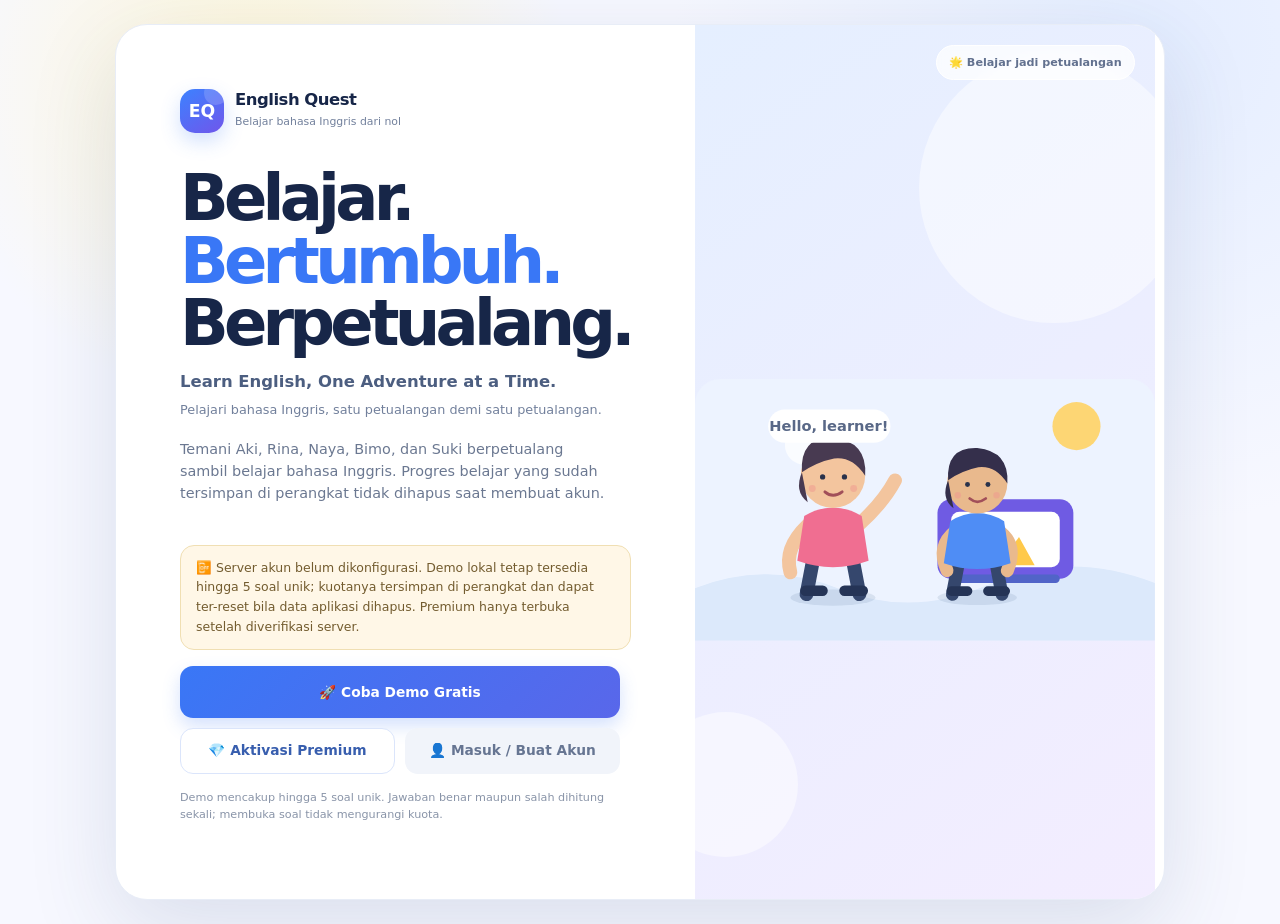
==== commit 1486d0d3: "Fix account registration: expose the API origin to the WebView, align the password policy The Androi" ====
--- a/index.html
+++ b/index.html
@@ -12,7 +12,18 @@
 </head>
 <body>
   <div id="app"></div>
-  <script>window.EQ_ALLOW_HTTP_DEV = location.protocol === 'http:' && ['localhost','127.0.0.1','::1'].includes(location.hostname);</script>
+  <script>
+    // Plain-HTTP servers are only ever allowed for loopback development. Inside the Android app the
+    // page origin is the WebView asset origin (https), so the native bridge is asked instead: it
+    // reports true only for debug builds compiled with -PEQ_ALLOW_HTTP_DEV=1.
+    window.EQ_ALLOW_HTTP_DEV = (location.protocol === 'http:' && ['localhost', '127.0.0.1', '::1'].includes(location.hostname))
+      || (function () {
+        try {
+          const bridge = window.EnglishQuestAndroid;
+          return !!(bridge && typeof bridge.isHttpDevAllowed === 'function' && bridge.isHttpDevAllowed() === true);
+        } catch (_) { return false; }
+      })();
+  </script>
   <script defer src="./library-data.js"></script>
   <script defer src="./mission-data.js"></script>
   <script defer src="./mission-data-extras.js"></script>
--- a/styles.css
+++ b/styles.css
@@ -233,3 +233,6 @@
 .dark .server-status-notice.is-offline{background:#403723;border-color:#63512c;color:#f1d99a}
 .dark .access-status-card.is-local-demo{background:linear-gradient(115deg,#3a3324,#30284a);border-color:#5b5035}
 @media(max-width:560px){.server-status-notice{font-size:.74rem;padding:11px 12px}.access-welcome-actions{display:grid;grid-template-columns:1fr}.access-welcome-actions .btn{width:100%}}
+/* Password row: input plus the show/hide control (app.js: togglePasswordVisibility). */
+.access-password-row{display:grid;grid-template-columns:1fr auto;gap:8px;align-items:center;font-weight:400}
+.access-password-row .access-password-toggle{white-space:nowrap;min-height:49px;margin-top:0;font-size:.76rem;font-weight:850}
